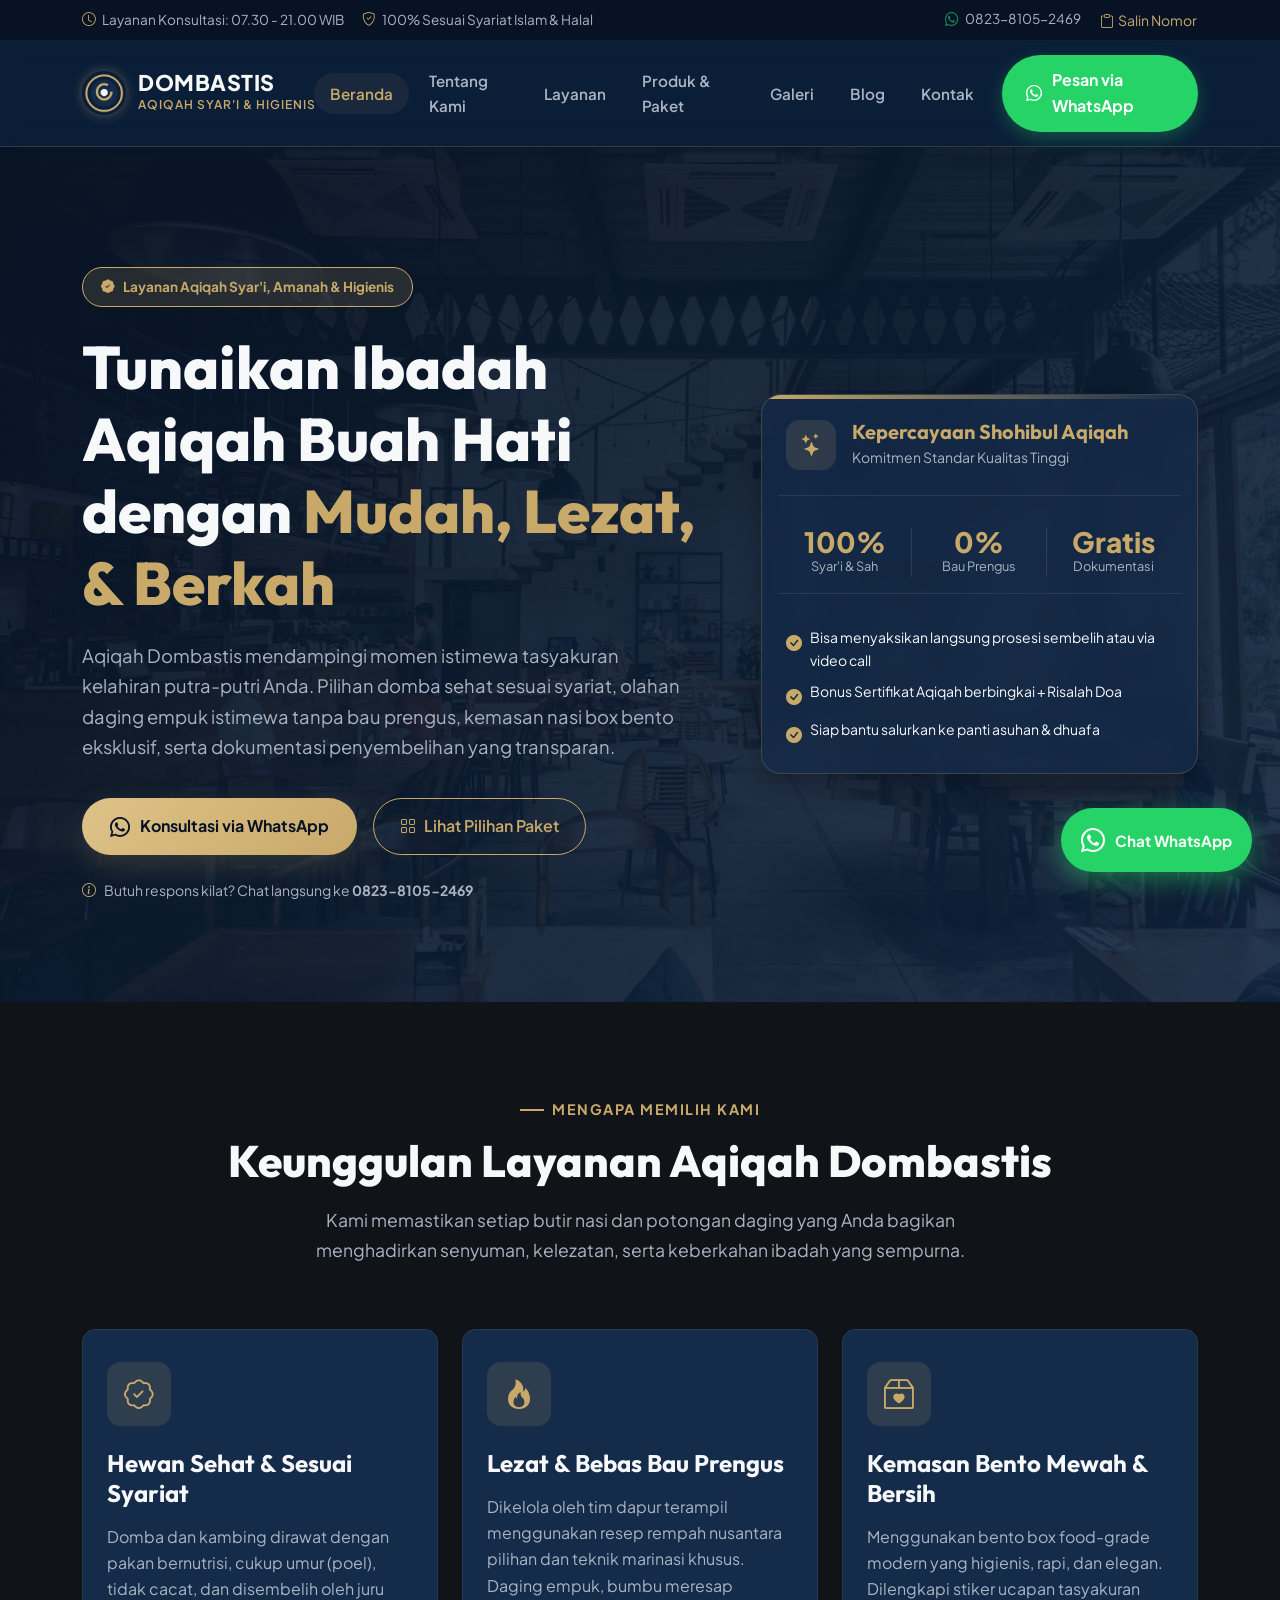
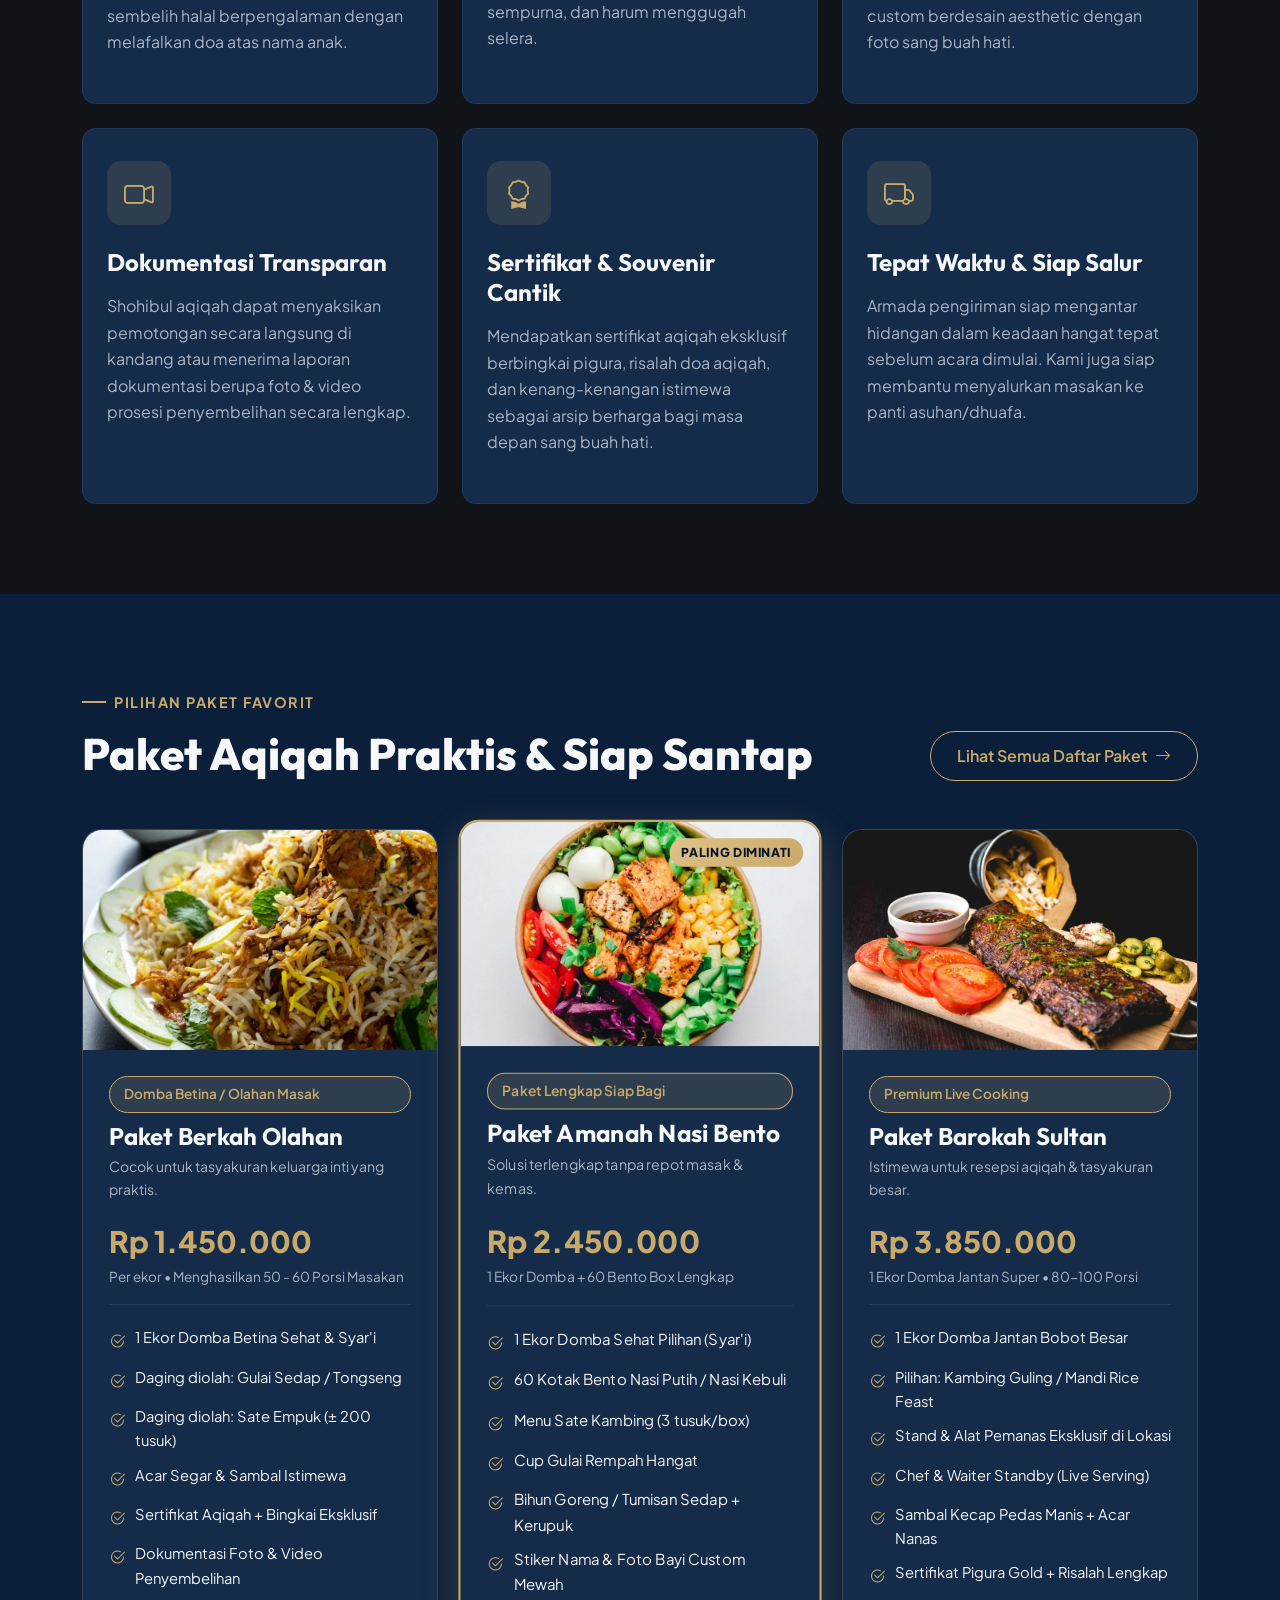
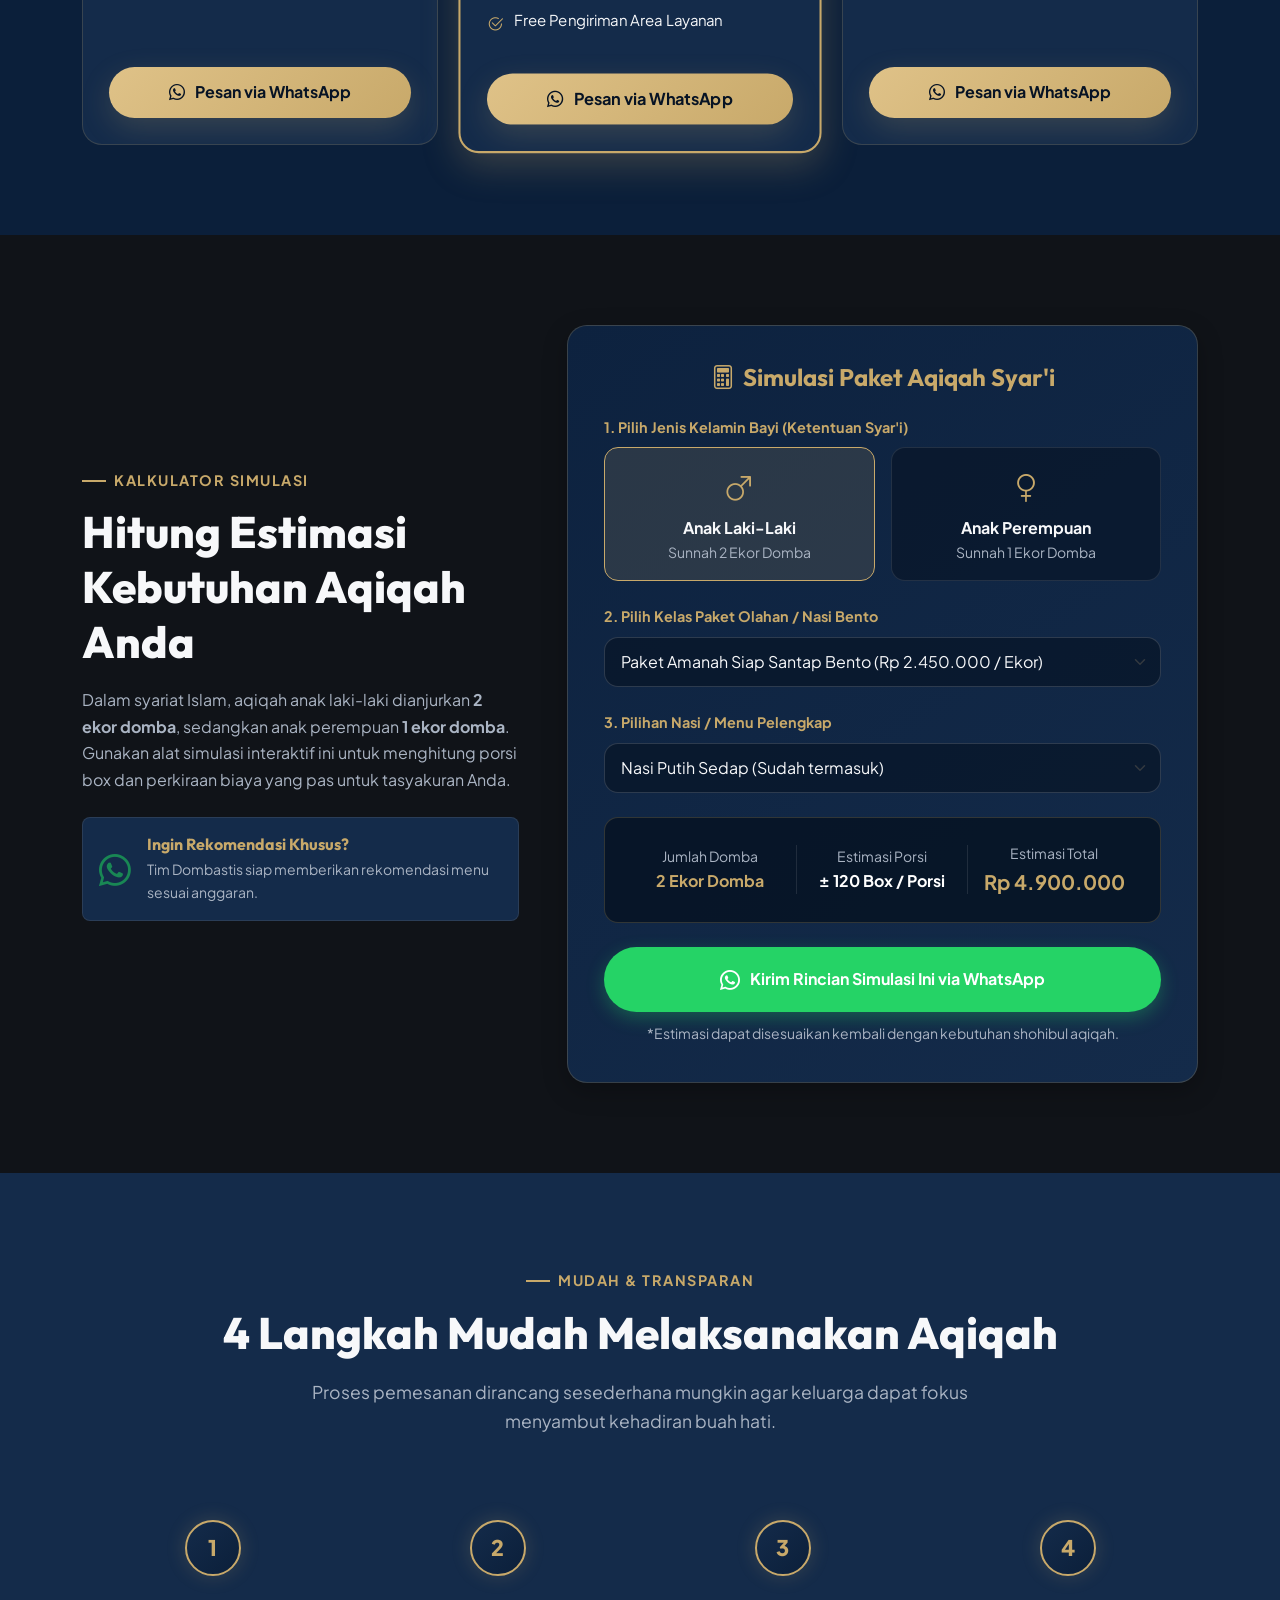
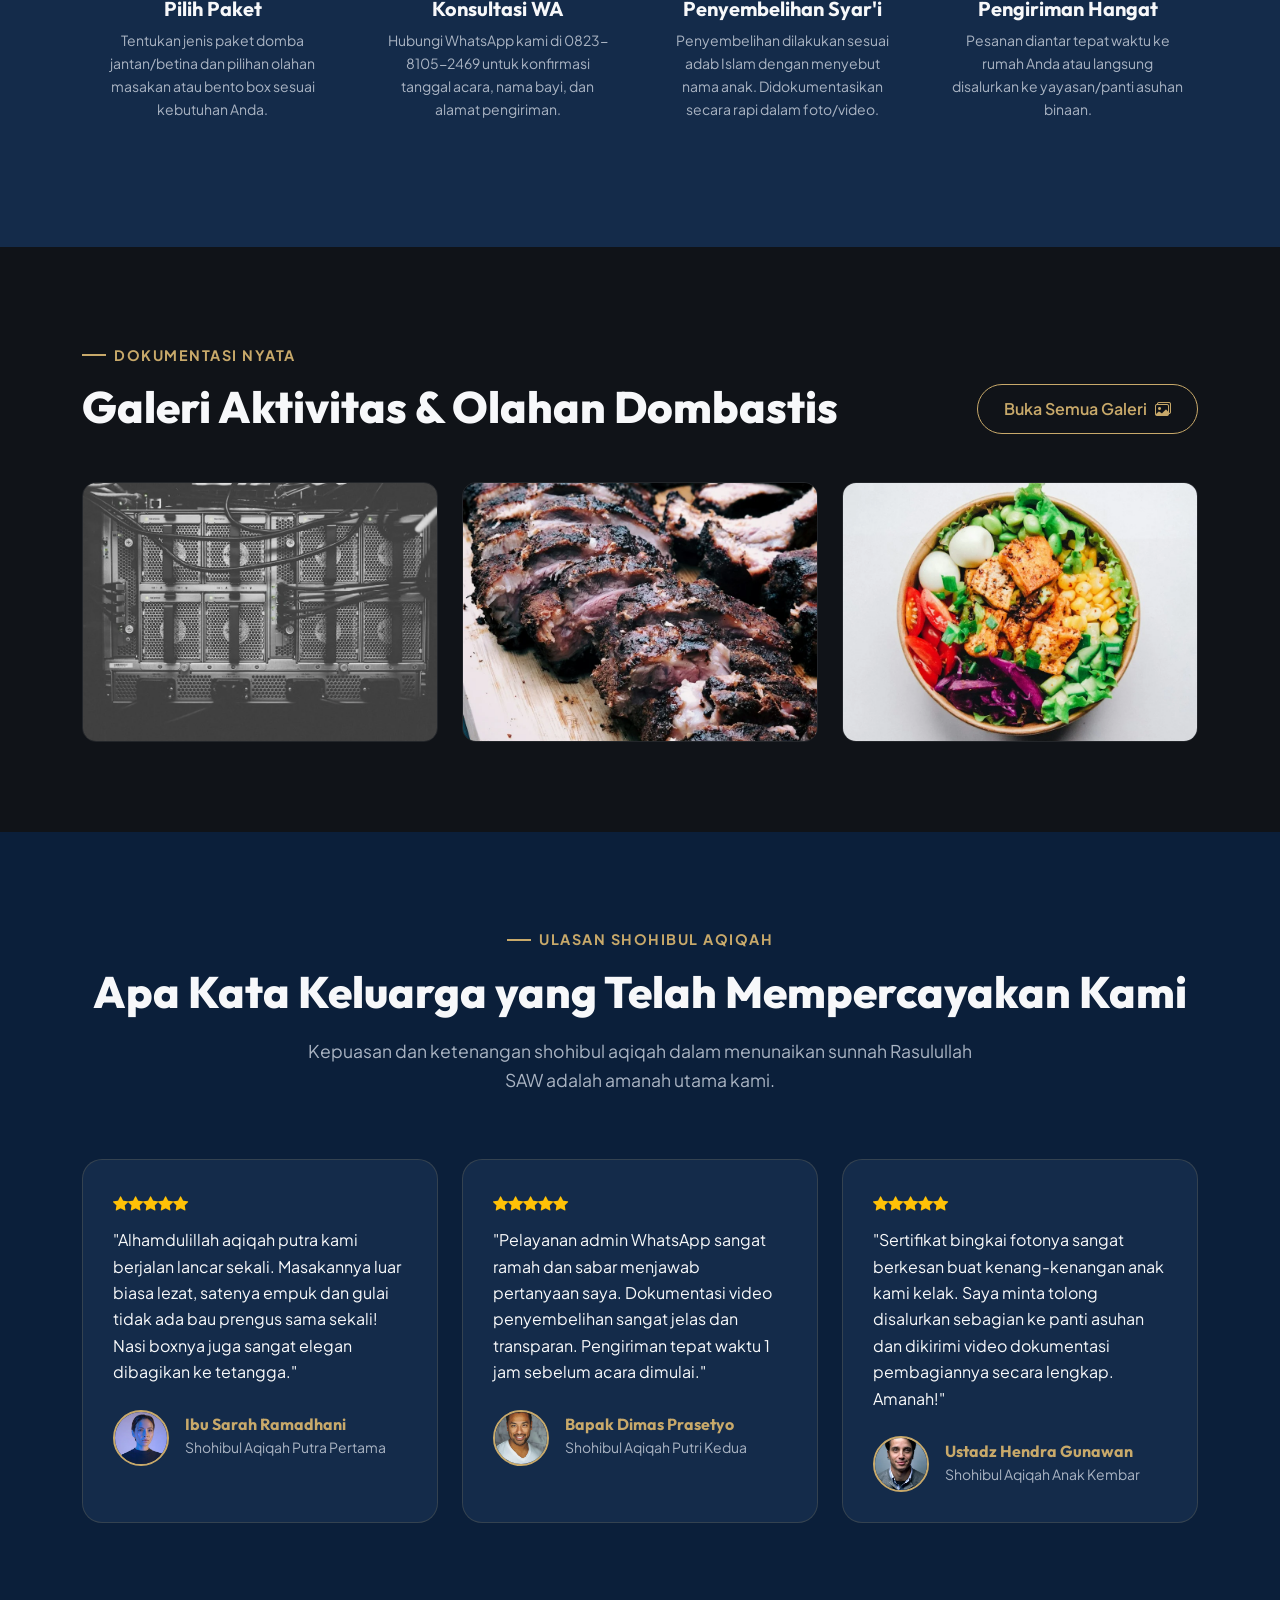
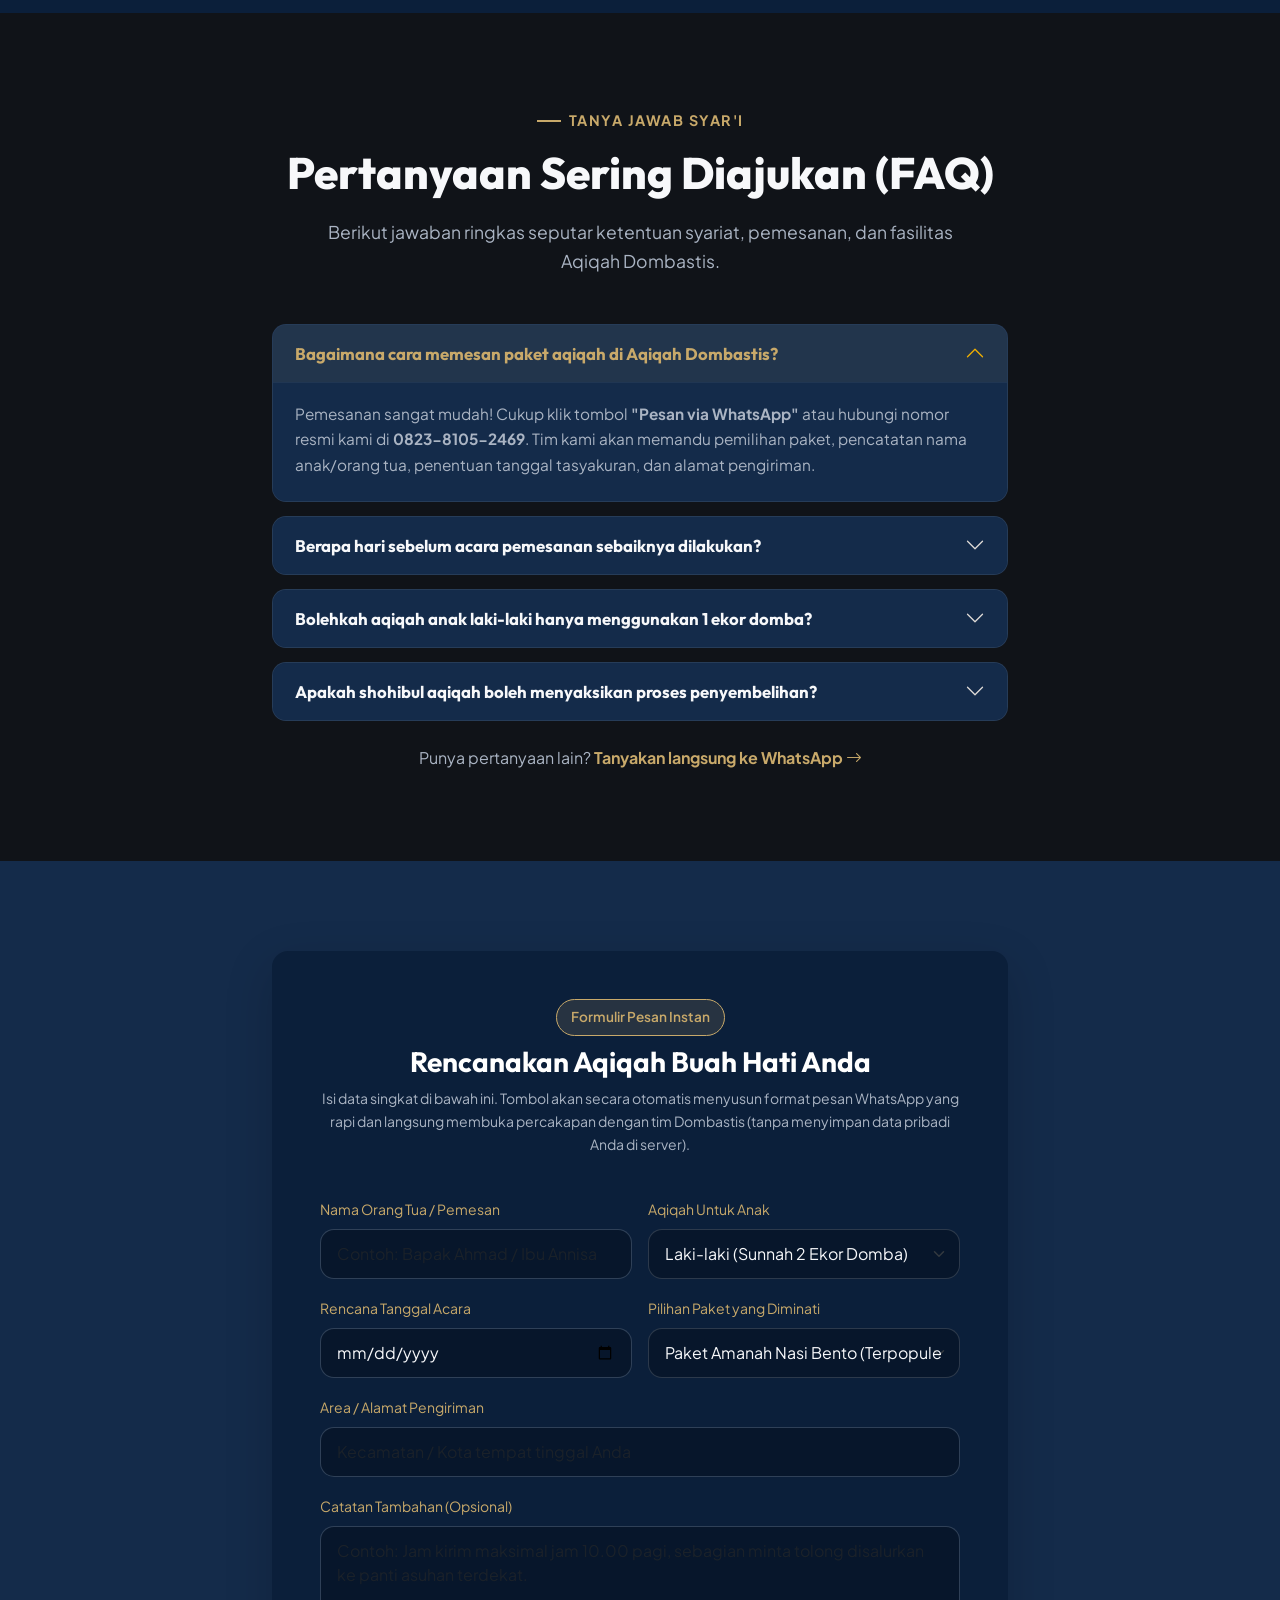
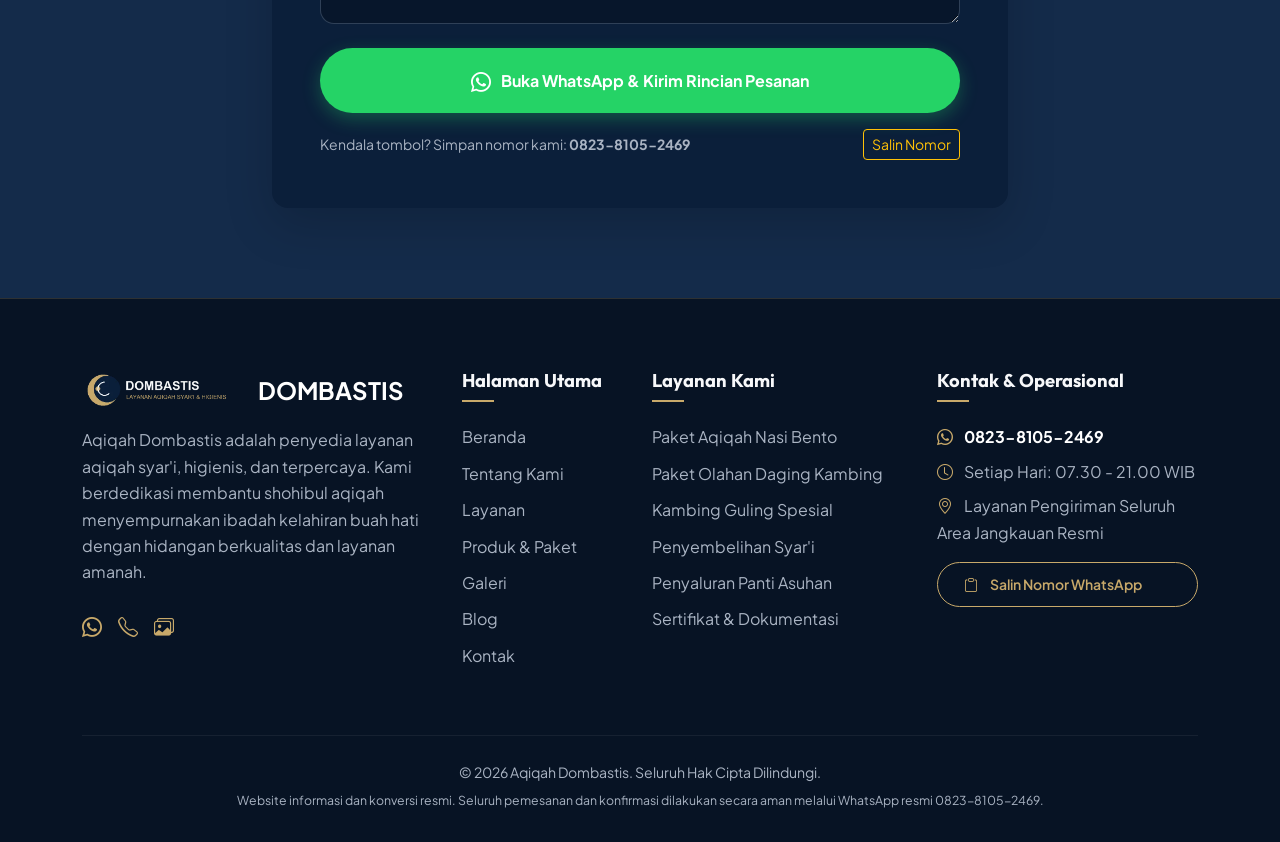
==== index.html @ cba1b945 "feat: website Aqiqah Dombastis multi-page, WebP assets, PRD compliance" ====
<!DOCTYPE html>
<html lang="id">
<head>
  <meta charset="UTF-8">
  <meta name="viewport" content="width=device-width, initial-scale=1.0">
  <title>Aqiqah Dombastis | Layanan Aqiqah Syar'i, Praktis, & Higienis</title>
  <meta name="description" content="Layanan aqiqah syar'i terpercaya Aqiqah Dombastis. Domba sehat cukup umur, masakan lezat tanpa prengus, paket bento mewah, pengiriman tepat waktu & dokumentasi lengkap.">
  <meta name="keywords" content="aqiqah dombastis, paket aqiqah, jasa aqiqah, kambing aqiqah, domba aqiqah, aqiqah syari, nasi box kebuli aqiqah">
  <meta name="author" content="Aqiqah Dombastis">
  <link rel="canonical" href="https://aqiqahdombastis.com/index.html">

  <!-- Open Graph / Facebook / WhatsApp -->
  <meta property="og:type" content="website">
  <meta property="og:url" content="https://aqiqahdombastis.com/index.html">
  <meta property="og:title" content="Aqiqah Dombastis | Layanan Aqiqah Syar'i & Terpercaya">
  <meta property="og:description" content="Tunaikan ibadah aqiqah buah hati dengan tenang. Hewan sehat sesuai syariat, hidangan istimewa bebas prengus, dan gratis pengiriman.">
  <meta property="og:image" content="assets/img/og-image.webp">

  <!-- Favicon -->
  <link rel="icon" type="image/webp" href="assets/img/favicon.webp">
  <link rel="shortcut icon" href="favicon.ico">

  <!-- Google Fonts -->
  <link rel="preconnect" href="https://fonts.googleapis.com">
  <link rel="preconnect" href="https://fonts.gstatic.com" crossorigin>
  <link href="https://fonts.googleapis.com/css2?family=Outfit:wght@400;600;700;800&family=Plus+Jakarta+Sans:wght@400;500;600;700&display=swap" rel="stylesheet">

  <!-- Bootstrap 5 & Icons -->
  <link href="https://cdn.jsdelivr.net/npm/bootstrap@5.3.3/dist/css/bootstrap.min.css" rel="stylesheet">
  <link rel="stylesheet" href="https://cdn.jsdelivr.net/npm/bootstrap-icons@1.11.3/font/bootstrap-icons.min.css">

  <!-- Custom CSS -->
  <link rel="stylesheet" href="assets/css/style.css">

  <!-- Schema.org JSON-LD -->
  <script type="application/ld+json">
  {
    "@context": "https://schema.org",
    "@type": "LocalBusiness",
    "name": "Aqiqah Dombastis",
    "image": "https://aqiqahdombastis.com/assets/img/logo-dombastis.webp",
    "telephone": "+6282381052469",
    "url": "https://aqiqahdombastis.com",
    "priceRange": "$$",
    "description": "Layanan penyedia domba dan catering aqiqah syar'i, higienis, lezat tanpa bau prengus dengan pengiriman tepat waktu.",
    "areaServed": "Indonesia",
    "openingHoursSpecification": {
      "@type": "OpeningHoursSpecification",
      "dayOfWeek": [
        "Monday", "Tuesday", "Wednesday", "Thursday", "Friday", "Saturday", "Sunday"
      ],
      "opens": "07:30",
      "closes": "21:00"
    }
  }
  </script>
</head>
<body>

  <!-- Top Notification Bar -->
  <div class="header-top d-none d-md-block">
    <div class="container d-flex justify-content-between align-items-center">
      <div>
        <span class="me-3"><i class="bi bi-clock text-gold me-1"></i> Layanan Konsultasi: 07.30 - 21.00 WIB</span>
        <span><i class="bi bi-shield-check text-gold me-1"></i> 100% Sesuai Syariat Islam & Halal</span>
      </div>
      <div>
        <a href="https://wa.me/6282381052469" target="_blank" rel="noopener" class="text-secondary-custom me-3 hover-gold">
          <i class="bi bi-whatsapp text-success me-1"></i> 0823-8105-2469
        </a>
        <button class="btn btn-sm btn-link text-gold p-0 text-decoration-none btn-copy-phone" title="Salin nomor WhatsApp">
          <i class="bi bi-clipboard me-1"></i>Salin Nomor
        </button>
      </div>
    </div>
  </div>

  <!-- Main Navigation Bar -->
  <nav class="navbar navbar-expand-lg navbar-custom sticky-top" id="mainNavbar">
    <div class="container">
      <a class="navbar-brand navbar-brand-wrapper" href="index.html">
        <img src="assets/img/favicon.webp" alt="Logo Aqiqah Dombastis" style="width: 44px; height: 44px; border-radius: 50%; box-shadow: 0 0 12px rgba(200, 169, 106, 0.4);">
        <div>
          <div class="brand-text-title">DOMBASTIS</div>
          <div class="brand-text-tagline">Aqiqah Syar'i & Higienis</div>
        </div>
      </a>
      <button class="navbar-toggler" type="button" data-bs-toggle="collapse" data-bs-target="#navMenu" aria-controls="navMenu" aria-expanded="false" aria-label="Toggle navigation">
        <i class="bi bi-list fs-2"></i>
      </button>
      <div class="collapse navbar-collapse" id="navMenu">
        <ul class="navbar-nav ms-auto mb-2 mb-lg-0 align-items-lg-center gap-1">
          <li class="nav-item">
            <a class="nav-link active" aria-current="page" href="index.html">Beranda</a>
          </li>
          <li class="nav-item">
            <a class="nav-link" href="tentang.html">Tentang Kami</a>
          </li>
          <li class="nav-item">
            <a class="nav-link" href="layanan.html">Layanan</a>
          </li>
          <li class="nav-item">
            <a class="nav-link" href="produk.html">Produk & Paket</a>
          </li>
          <li class="nav-item">
            <a class="nav-link" href="galeri.html">Galeri</a>
          </li>
          <li class="nav-item">
            <a class="nav-link" href="blog.html">Blog</a>
          </li>
          <li class="nav-item">
            <a class="nav-link" href="kontak.html">Kontak</a>
          </li>
          <li class="nav-item ms-lg-2 mt-3 mt-lg-0">
            <a href="https://wa.me/6282381052469?text=Halo%20Aqiqah%20Dombastis,%20saya%20ingin%20konsultasi%20paket%20aqiqah." target="_blank" rel="noopener" class="btn-whatsapp btn-sm">
              <i class="bi bi-whatsapp"></i> Pesan via WhatsApp
            </a>
          </li>
        </ul>
      </div>
    </div>
  </nav>

  <!-- Hero Section -->
  <header class="hero-section">
    <div class="container">
      <div class="row align-items-center g-5">
        <div class="col-lg-7">
          <div class="hero-badge">
            <i class="bi bi-patch-check-fill"></i> Layanan Aqiqah Syar'i, Amanah & Higienis
          </div>
          <h1 class="hero-title">
            Tunaikan Ibadah Aqiqah Buah Hati dengan <span class="text-gold">Mudah, Lezat, & Berkah</span>
          </h1>
          <p class="hero-description">
            Aqiqah Dombastis mendampingi momen istimewa tasyakuran kelahiran putra-putri Anda. Pilihan domba sehat sesuai syariat, olahan daging empuk istimewa tanpa bau prengus, kemasan nasi box bento eksklusif, serta dokumentasi penyembelihan yang transparan.
          </p>
          <div class="d-flex flex-wrap gap-3 mb-4">
            <a href="https://wa.me/6282381052469?text=Halo%20Aqiqah%20Dombastis,%20saya%20ingin%20konsultasi%20pemesanan%20paket%20aqiqah." target="_blank" rel="noopener" class="btn-gold">
              <i class="bi bi-whatsapp fs-5"></i> Konsultasi via WhatsApp
            </a>
            <a href="produk.html" class="btn-gold-outline">
              <i class="bi bi-grid"></i> Lihat Pilihan Paket
            </a>
          </div>
          <div class="d-flex align-items-center gap-2 text-secondary-custom small">
            <i class="bi bi-info-circle text-gold"></i>
            <span>Butuh respons kilat? Chat langsung ke <strong>0823-8105-2469</strong></span>
          </div>
        </div>

        <div class="col-lg-5">
          <div class="hero-card-glass">
            <div class="d-flex align-items-center gap-3 mb-4">
              <div class="feature-icon-box mb-0" style="width: 50px; height: 50px; font-size: 1.4rem;">
                <i class="bi bi-stars"></i>
              </div>
              <div>
                <h5 class="mb-0 text-gold">Kepercayaan Shohibul Aqiqah</h5>
                <small class="text-secondary-custom">Komitmen Standar Kualitas Tinggi</small>
              </div>
            </div>

            <div class="row g-3 py-3 border-top border-bottom border-secondary border-opacity-25 my-2">
              <div class="col-4 hero-stats-item text-center">
                <div class="hero-stats-num">100%</div>
                <div class="hero-stats-label">Syar'i & Sah</div>
              </div>
              <div class="col-4 hero-stats-item text-center">
                <div class="hero-stats-num">0%</div>
                <div class="hero-stats-label">Bau Prengus</div>
              </div>
              <div class="col-4 hero-stats-item text-center">
                <div class="hero-stats-num">Gratis</div>
                <div class="hero-stats-label">Dokumentasi</div>
              </div>
            </div>

            <div class="mt-4 pt-2">
              <div class="d-flex align-items-start gap-2 mb-2">
                <i class="bi bi-check-circle-fill text-gold mt-1"></i>
                <span class="small">Bisa menyaksikan langsung prosesi sembelih atau via video call</span>
              </div>
              <div class="d-flex align-items-start gap-2 mb-2">
                <i class="bi bi-check-circle-fill text-gold mt-1"></i>
                <span class="small">Bonus Sertifikat Aqiqah berbingkai + Risalah Doa</span>
              </div>
              <div class="d-flex align-items-start gap-2">
                <i class="bi bi-check-circle-fill text-gold mt-1"></i>
                <span class="small">Siap bantu salurkan ke panti asuhan & dhuafa</span>
              </div>
            </div>
          </div>
        </div>
      </div>
    </div>
  </header>

  <!-- Keunggulan Section -->
  <section class="section-padding bg-charcoal" id="keunggulan">
    <div class="container">
      <div class="text-center">
        <div class="section-tag">Mengapa Memilih Kami</div>
        <h2 class="section-title">Keunggulan Layanan Aqiqah Dombastis</h2>
        <p class="section-subtitle">
          Kami memastikan setiap butir nasi dan potongan daging yang Anda bagikan menghadirkan senyuman, kelezatan, serta keberkahan ibadah yang sempurna.
        </p>
      </div>

      <div class="row g-4 mt-2">
        <div class="col-md-6 col-lg-4">
          <div class="feature-card">
            <div class="feature-icon-box">
              <i class="bi bi-patch-check"></i>
            </div>
            <h4 class="mb-3">Hewan Sehat & Sesuai Syariat</h4>
            <p class="text-secondary-custom">
              Domba dan kambing dirawat dengan pakan bernutrisi, cukup umur (poel), tidak cacat, dan disembelih oleh juru sembelih halal berpengalaman dengan melafalkan doa atas nama anak.
            </p>
          </div>
        </div>

        <div class="col-md-6 col-lg-4">
          <div class="feature-card">
            <div class="feature-icon-box">
              <i class="bi bi-fire"></i>
            </div>
            <h4 class="mb-3">Lezat & Bebas Bau Prengus</h4>
            <p class="text-secondary-custom">
              Dikelola oleh tim dapur terampil menggunakan resep rempah nusantara pilihan dan teknik marinasi khusus. Daging empuk, bumbu meresap sempurna, dan harum menggugah selera.
            </p>
          </div>
        </div>

        <div class="col-md-6 col-lg-4">
          <div class="feature-card">
            <div class="feature-icon-box">
              <i class="bi bi-box2-heart"></i>
            </div>
            <h4 class="mb-3">Kemasan Bento Mewah & Bersih</h4>
            <p class="text-secondary-custom">
              Menggunakan bento box food-grade modern yang higienis, rapi, dan elegan. Dilengkapi stiker ucapan tasyakuran custom berdesain aesthetic dengan foto sang buah hati.
            </p>
          </div>
        </div>

        <div class="col-md-6 col-lg-4">
          <div class="feature-card">
            <div class="feature-icon-box">
              <i class="bi bi-camera-video"></i>
            </div>
            <h4 class="mb-3">Dokumentasi Transparan</h4>
            <p class="text-secondary-custom">
              Shohibul aqiqah dapat menyaksikan pemotongan secara langsung di kandang atau menerima laporan dokumentasi berupa foto & video prosesi penyembelihan secara lengkap.
            </p>
          </div>
        </div>

        <div class="col-md-6 col-lg-4">
          <div class="feature-card">
            <div class="feature-icon-box">
              <i class="bi bi-award"></i>
            </div>
            <h4 class="mb-3">Sertifikat & Souvenir Cantik</h4>
            <p class="text-secondary-custom">
              Mendapatkan sertifikat aqiqah eksklusif berbingkai pigura, risalah doa aqiqah, dan kenang-kenangan istimewa sebagai arsip berharga bagi masa depan sang buah hati.
            </p>
          </div>
        </div>

        <div class="col-md-6 col-lg-4">
          <div class="feature-card">
            <div class="feature-icon-box">
              <i class="bi bi-truck"></i>
            </div>
            <h4 class="mb-3">Tepat Waktu & Siap Salur</h4>
            <p class="text-secondary-custom">
              Armada pengiriman siap mengantar hidangan dalam keadaan hangat tepat sebelum acara dimulai. Kami juga siap membantu menyalurkan masakan ke panti asuhan/dhuafa.
            </p>
          </div>
        </div>
      </div>
    </div>
  </section>

  <!-- Pilihan Paket Populer -->
  <section class="section-padding bg-navy-deep" id="paket-populer">
    <div class="container">
      <div class="d-flex flex-column flex-md-row justify-content-between align-items-md-end mb-5">
        <div>
          <div class="section-tag">Pilihan Paket Favorit</div>
          <h2 class="section-title mb-0">Paket Aqiqah Praktis & Siap Santap</h2>
        </div>
        <div class="mt-3 mt-md-0">
          <a href="produk.html" class="btn-gold-outline">
            Lihat Semua Daftar Paket <i class="bi bi-arrow-right"></i>
          </a>
        </div>
      </div>

      <div class="row g-4">
        <!-- Paket 1 -->
        <div class="col-lg-4 col-md-6">
          <div class="package-card">
            <div class="package-img-wrap">
              <img src="assets/img/olahan-gulai.webp" alt="Paket Aqiqah Berkah Dombastis">
            </div>
            <div class="package-content">
              <span class="badge-gold mb-2">Domba Betina / Olahan Masak</span>
              <h4 class="mb-1">Paket Berkah Olahan</h4>
              <p class="text-secondary-custom small mb-0">Cocok untuk tasyakuran keluarga inti yang praktis.</p>
              
              <div class="package-price-wrap">
                <div class="package-price">Rp 1.450.000</div>
                <div class="package-portion">Per ekor • Menghasilkan 50 - 60 Porsi Masakan</div>
              </div>

              <ul class="package-features-list">
                <li><i class="bi bi-check2-circle"></i> 1 Ekor Domba Betina Sehat & Syar'i</li>
                <li><i class="bi bi-check2-circle"></i> Daging diolah: Gulai Sedap / Tongseng</li>
                <li><i class="bi bi-check2-circle"></i> Daging diolah: Sate Empuk (± 200 tusuk)</li>
                <li><i class="bi bi-check2-circle"></i> Acar Segar & Sambal Istimewa</li>
                <li><i class="bi bi-check2-circle"></i> Sertifikat Aqiqah + Bingkai Eksklusif</li>
                <li><i class="bi bi-check2-circle"></i> Dokumentasi Foto & Video Penyembelihan</li>
              </ul>

              <button class="btn-gold w-100 justify-content-center" data-package-name="Paket Berkah Olahan" data-package-price="Rp 1.450.000">
                <i class="bi bi-whatsapp"></i> Pesan via WhatsApp
              </button>
            </div>
          </div>
        </div>

        <!-- Paket 2 (Popular) -->
        <div class="col-lg-4 col-md-6">
          <div class="package-card popular">
            <div class="package-badge-popular">Paling Diminati</div>
            <div class="package-img-wrap">
              <img src="assets/img/paket-nasi-box.webp" alt="Paket Bento Nasi Kotak Aqiqah">
            </div>
            <div class="package-content">
              <span class="badge-gold mb-2">Paket Lengkap Siap Bagi</span>
              <h4 class="mb-1">Paket Amanah Nasi Bento</h4>
              <p class="text-secondary-custom small mb-0">Solusi terlengkap tanpa repot masak & kemas.</p>
              
              <div class="package-price-wrap">
                <div class="package-price">Rp 2.450.000</div>
                <div class="package-portion">1 Ekor Domba + 60 Bento Box Lengkap</div>
              </div>

              <ul class="package-features-list">
                <li><i class="bi bi-check2-circle"></i> 1 Ekor Domba Sehat Pilihan (Syar'i)</li>
                <li><i class="bi bi-check2-circle"></i> 60 Kotak Bento Nasi Putih / Nasi Kebuli</li>
                <li><i class="bi bi-check2-circle"></i> Menu Sate Kambing (3 tusuk/box)</li>
                <li><i class="bi bi-check2-circle"></i> Cup Gulai Rempah Hangat</li>
                <li><i class="bi bi-check2-circle"></i> Bihun Goreng / Tumisan Sedap + Kerupuk</li>
                <li><i class="bi bi-check2-circle"></i> Stiker Nama & Foto Bayi Custom Mewah</li>
                <li><i class="bi bi-check2-circle"></i> Free Pengiriman Area Layanan</li>
              </ul>

              <button class="btn-gold w-100 justify-content-center" data-package-name="Paket Amanah Nasi Bento" data-package-price="Rp 2.450.000">
                <i class="bi bi-whatsapp"></i> Pesan via WhatsApp
              </button>
            </div>
          </div>
        </div>

        <!-- Paket 3 -->
        <div class="col-lg-4 col-md-6">
          <div class="package-card">
            <div class="package-img-wrap">
              <img src="assets/img/paket-kambing-guling.webp" alt="Paket Sultan Kambing Guling Dombastis">
            </div>
            <div class="package-content">
              <span class="badge-gold mb-2">Premium Live Cooking</span>
              <h4 class="mb-1">Paket Barokah Sultan</h4>
              <p class="text-secondary-custom small mb-0">Istimewa untuk resepsi aqiqah & tasyakuran besar.</p>
              
              <div class="package-price-wrap">
                <div class="package-price">Rp 3.850.000</div>
                <div class="package-portion">1 Ekor Domba Jantan Super • 80-100 Porsi</div>
              </div>

              <ul class="package-features-list">
                <li><i class="bi bi-check2-circle"></i> 1 Ekor Domba Jantan Bobot Besar</li>
                <li><i class="bi bi-check2-circle"></i> Pilihan: Kambing Guling / Mandi Rice Feast</li>
                <li><i class="bi bi-check2-circle"></i> Stand & Alat Pemanas Eksklusif di Lokasi</li>
                <li><i class="bi bi-check2-circle"></i> Chef & Waiter Standby (Live Serving)</li>
                <li><i class="bi bi-check2-circle"></i> Sambal Kecap Pedas Manis + Acar Nanas</li>
                <li><i class="bi bi-check2-circle"></i> Sertifikat Pigura Gold + Risalah Lengkap</li>
              </ul>

              <button class="btn-gold w-100 justify-content-center" data-package-name="Paket Barokah Sultan" data-package-price="Rp 3.850.000">
                <i class="bi bi-whatsapp"></i> Pesan via WhatsApp
              </button>
            </div>
          </div>
        </div>
      </div>
    </div>
  </section>

  <!-- Interactive Aqiqah Calculator Section -->
  <section class="section-padding bg-charcoal" id="kalkulator">
    <div class="container">
      <div class="row align-items-center g-5">
        <div class="col-lg-5">
          <div class="section-tag">Kalkulator Simulasi</div>
          <h2 class="section-title">Hitung Estimasi Kebutuhan Aqiqah Anda</h2>
          <p class="text-secondary-custom mb-4">
            Dalam syariat Islam, aqiqah anak laki-laki dianjurkan <strong>2 ekor domba</strong>, sedangkan anak perempuan <strong>1 ekor domba</strong>. Gunakan alat simulasi interaktif ini untuk menghitung porsi box dan perkiraan biaya yang pas untuk tasyakuran Anda.
          </p>
          <div class="p-3 bg-navy-secondary rounded-3 border border-secondary border-opacity-25 mb-4">
            <div class="d-flex align-items-center gap-3">
              <i class="bi bi-whatsapp text-success fs-2"></i>
              <div>
                <h6 class="mb-1 text-gold">Ingin Rekomendasi Khusus?</h6>
                <p class="small text-secondary-custom mb-0">Tim Dombastis siap memberikan rekomendasi menu sesuai anggaran.</p>
              </div>
            </div>
          </div>
        </div>

        <div class="col-lg-7">
          <div class="calculator-card">
            <h4 class="mb-4 text-center text-gold"><i class="bi bi-calculator me-2"></i>Simulasi Paket Aqiqah Syar'i</h4>

            <!-- Step 1: Jenis Kelamin Bayi -->
            <div class="mb-4">
              <label class="calc-step-label">1. Pilih Jenis Kelamin Bayi (Ketentuan Syar'i)</label>
              <div class="row g-3">
                <div class="col-6">
                  <label class="w-100">
                    <input type="radio" name="calcGender" value="laki" class="d-none" checked>
                    <div class="calc-option-box active" id="boxOptLaki">
                      <i class="bi bi-gender-male fs-3 text-gold d-block mb-1"></i>
                      <strong>Anak Laki-Laki</strong>
                      <div class="small text-secondary-custom">Sunnah 2 Ekor Domba</div>
                    </div>
                  </label>
                </div>
                <div class="col-6">
                  <label class="w-100">
                    <input type="radio" name="calcGender" value="perempuan" class="d-none">
                    <div class="calc-option-box" id="boxOptPerempuan">
                      <i class="bi bi-gender-female fs-3 text-gold d-block mb-1"></i>
                      <strong>Anak Perempuan</strong>
                      <div class="small text-secondary-custom">Sunnah 1 Ekor Domba</div>
                    </div>
                  </label>
                </div>
              </div>
            </div>

            <!-- Step 2: Tingkat Paket -->
            <div class="mb-4">
              <label class="calc-step-label">2. Pilih Kelas Paket Olahan / Nasi Bento</label>
              <select id="calcPackage" class="form-select form-select-custom">
                <option value="Paket Berkah Hemat" data-price="1450000" data-portion="50">Paket Berkah Olahan Gulai & Sate (Rp 1.450.000 / Ekor)</option>
                <option value="Paket Ridho Standard" data-price="1850000" data-portion="60">Paket Ridho Standard (Rp 1.850.000 / Ekor)</option>
                <option value="Paket Amanah Nasi Bento" data-price="2450000" data-portion="60" selected>Paket Amanah Siap Santap Bento (Rp 2.450.000 / Ekor)</option>
                <option value="Paket Barokah Sultan" data-price="3850000" data-portion="85">Paket Barokah Sultan Spesial (Rp 3.850.000 / Ekor)</option>
              </select>
            </div>

            <!-- Step 3: Pilihan Nasi -->
            <div class="mb-4">
              <label class="calc-step-label">3. Pilihan Nasi / Menu Pelengkap</label>
              <select id="calcRice" class="form-select form-select-custom">
                <option value="nasi-putih" data-extra="0" selected>Nasi Putih Sedap (Sudah termasuk)</option>
                <option value="nasi-kebuli" data-extra="5000">Upgrade Nasi Kebuli Rempah Timur Tengah (+Rp 5.000/box)</option>
                <option value="nasi-mandi" data-extra="6000">Upgrade Nasi Mandi Kismis Gurih (+Rp 6.000/box)</option>
              </select>
            </div>

            <!-- Output Box -->
            <div class="calc-summary-box mb-4">
              <div class="row text-center g-2 align-items-center">
                <div class="col-4 border-end border-secondary border-opacity-25">
                  <span class="text-secondary-custom small d-block">Jumlah Domba</span>
                  <strong class="text-gold" id="calcSheepCount">2 Ekor Domba</strong>
                </div>
                <div class="col-4 border-end border-secondary border-opacity-25">
                  <span class="text-secondary-custom small d-block">Estimasi Porsi</span>
                  <strong class="text-white" id="calcPortionCount">± 120 Box / Porsi</strong>
                </div>
                <div class="col-4">
                  <span class="text-secondary-custom small d-block">Estimasi Total</span>
                  <div class="fs-5 fw-bold text-gold" id="calcTotalEstimate">Rp 4.900.000</div>
                </div>
              </div>
            </div>

            <button type="button" id="btnCalcWhatsApp" class="btn-whatsapp w-100 justify-content-center py-3">
              <i class="bi bi-whatsapp fs-5"></i> Kirim Rincian Simulasi Ini via WhatsApp
            </button>
            <div class="text-center mt-2">
              <small class="text-secondary-custom">*Estimasi dapat disesuaikan kembali dengan kebutuhan shohibul aqiqah.</small>
            </div>
          </div>
        </div>
      </div>
    </div>
  </section>

  <!-- Alur Pemesanan 4 Langkah -->
  <section class="section-padding bg-navy-secondary">
    <div class="container">
      <div class="text-center">
        <div class="section-tag">Mudah & Transparan</div>
        <h2 class="section-title">4 Langkah Mudah Melaksanakan Aqiqah</h2>
        <p class="section-subtitle">
          Proses pemesanan dirancang sesederhana mungkin agar keluarga dapat fokus menyambut kehadiran buah hati.
        </p>
      </div>

      <div class="row g-4 mt-2">
        <div class="col-md-6 col-lg-3">
          <div class="process-step">
            <div class="process-number">1</div>
            <h5 class="mb-2">Pilih Paket</h5>
            <p class="text-secondary-custom small">
              Tentukan jenis paket domba jantan/betina dan pilihan olahan masakan atau bento box sesuai kebutuhan Anda.
            </p>
          </div>
        </div>

        <div class="col-md-6 col-lg-3">
          <div class="process-step">
            <div class="process-number">2</div>
            <h5 class="mb-2">Konsultasi WA</h5>
            <p class="text-secondary-custom small">
              Hubungi WhatsApp kami di 0823-8105-2469 untuk konfirmasi tanggal acara, nama bayi, dan alamat pengiriman.
            </p>
          </div>
        </div>

        <div class="col-md-6 col-lg-3">
          <div class="process-step">
            <div class="process-number">3</div>
            <h5 class="mb-2">Penyembelihan Syar'i</h5>
            <p class="text-secondary-custom small">
              Penyembelihan dilakukan sesuai adab Islam dengan menyebut nama anak. Didokumentasikan secara rapi dalam foto/video.
            </p>
          </div>
        </div>

        <div class="col-md-6 col-lg-3">
          <div class="process-step">
            <div class="process-number">4</div>
            <h5 class="mb-2">Pengiriman Hangat</h5>
            <p class="text-secondary-custom small">
              Pesanan diantar tepat waktu ke rumah Anda atau langsung disalurkan ke yayasan/panti asuhan binaan.
            </p>
          </div>
        </div>
      </div>
    </div>
  </section>

  <!-- Galeri Cuplikan (Semua format WebP) -->
  <section class="section-padding bg-charcoal" id="galeri-preview">
    <div class="container">
      <div class="d-flex flex-column flex-md-row justify-content-between align-items-md-end mb-5">
        <div>
          <div class="section-tag">Dokumentasi Nyata</div>
          <h2 class="section-title mb-0">Galeri Aktivitas & Olahan Dombastis</h2>
        </div>
        <div class="mt-3 mt-md-0">
          <a href="galeri.html" class="btn-gold-outline">
            Buka Semua Galeri <i class="bi bi-images"></i>
          </a>
        </div>
      </div>

      <div class="row g-4">
        <div class="col-md-6 col-lg-4">
          <div class="gallery-item" data-img="assets/img/domba-aqiqah-jantan.webp" data-title="Domba Jantan Sehat Cukup Umur" data-desc="Koleksi domba jantan pilihan dengan postur gagah dan terawat baik.">
            <img src="assets/img/domba-aqiqah-jantan.webp" alt="Domba Jantan Aqiqah Dombastis" loading="lazy">
            <div class="gallery-overlay">
              <span class="badge-gold align-self-start mb-2">Hewan Syar'i</span>
              <h5 class="text-white mb-1">Domba Jantan Sehat</h5>
              <p class="text-secondary-custom small mb-0">Klik untuk melihat detail foto</p>
            </div>
          </div>
        </div>

        <div class="col-md-6 col-lg-4">
          <div class="gallery-item" data-img="assets/img/olahan-sate-kambing.webp" data-title="Sate Daging Domba Empuk" data-desc="Dipanggang sempurna dengan bumbu kecap kacang khas nusantara tanpa bau prengus.">
            <img src="assets/img/olahan-sate-kambing.webp" alt="Sate Daging Kambing Dombastis" loading="lazy">
            <div class="gallery-overlay">
              <span class="badge-gold align-self-start mb-2">Olahan Dapur</span>
              <h5 class="text-white mb-1">Sate Empuk Khas Nusantara</h5>
              <p class="text-secondary-custom small mb-0">Bumbu meresap & empuk</p>
            </div>
          </div>
        </div>

        <div class="col-md-6 col-lg-4">
          <div class="gallery-item" data-img="assets/img/paket-nasi-box.webp" data-title="Nasi Bento Box Mewah" data-desc="Higienis, rapi, dan siap dibagikan ke kerabat maupun tetangga.">
            <img src="assets/img/paket-nasi-box.webp" alt="Paket Bento Nasi Kotak" loading="lazy">
            <div class="gallery-overlay">
              <span class="badge-gold align-self-start mb-2">Catering Bento</span>
              <h5 class="text-white mb-1">Kemasan Bento Higienis</h5>
              <p class="text-secondary-custom small mb-0">Lengkap dengan ucapan foto bayi</p>
            </div>
          </div>
        </div>
      </div>
    </div>
  </section>

  <!-- Testimoni Pelanggan -->
  <section class="section-padding bg-navy-deep">
    <div class="container">
      <div class="text-center">
        <div class="section-tag">Ulasan Shohibul Aqiqah</div>
        <h2 class="section-title">Apa Kata Keluarga yang Telah Mempercayakan Kami</h2>
        <p class="section-subtitle">
          Kepuasan dan ketenangan shohibul aqiqah dalam menunaikan sunnah Rasulullah SAW adalah amanah utama kami.
        </p>
      </div>

      <div class="row g-4 mt-2">
        <div class="col-lg-4 col-md-6">
          <div class="testimonial-card">
            <div class="testimonial-stars">
              <i class="bi bi-star-fill"></i><i class="bi bi-star-fill"></i><i class="bi bi-star-fill"></i><i class="bi bi-star-fill"></i><i class="bi bi-star-fill"></i>
            </div>
            <p class="text-light mb-4">
              "Alhamdulillah aqiqah putra kami berjalan lancar sekali. Masakannya luar biasa lezat, satenya empuk dan gulai tidak ada bau prengus sama sekali! Nasi boxnya juga sangat elegan dibagikan ke tetangga."
            </p>
            <div class="d-flex align-items-center gap-3">
              <img src="assets/img/testimoni-pelanggan-1.webp" alt="Foto Pelanggan Aqiqah" class="testimonial-avatar">
              <div>
                <h6 class="mb-0 text-gold">Ibu Sarah Ramadhani</h6>
                <small class="text-secondary-custom">Shohibul Aqiqah Putra Pertama</small>
              </div>
            </div>
          </div>
        </div>

        <div class="col-lg-4 col-md-6">
          <div class="testimonial-card">
            <div class="testimonial-stars">
              <i class="bi bi-star-fill"></i><i class="bi bi-star-fill"></i><i class="bi bi-star-fill"></i><i class="bi bi-star-fill"></i><i class="bi bi-star-fill"></i>
            </div>
            <p class="text-light mb-4">
              "Pelayanan admin WhatsApp sangat ramah dan sabar menjawab pertanyaan saya. Dokumentasi video penyembelihan sangat jelas dan transparan. Pengiriman tepat waktu 1 jam sebelum acara dimulai."
            </p>
            <div class="d-flex align-items-center gap-3">
              <img src="assets/img/testimoni-pelanggan-2.webp" alt="Foto Pelanggan Aqiqah" class="testimonial-avatar">
              <div>
                <h6 class="mb-0 text-gold">Bapak Dimas Prasetyo</h6>
                <small class="text-secondary-custom">Shohibul Aqiqah Putri Kedua</small>
              </div>
            </div>
          </div>
        </div>

        <div class="col-lg-4 col-md-6">
          <div class="testimonial-card">
            <div class="testimonial-stars">
              <i class="bi bi-star-fill"></i><i class="bi bi-star-fill"></i><i class="bi bi-star-fill"></i><i class="bi bi-star-fill"></i><i class="bi bi-star-fill"></i>
            </div>
            <p class="text-light mb-4">
              "Sertifikat bingkai fotonya sangat berkesan buat kenang-kenangan anak kami kelak. Saya minta tolong disalurkan sebagian ke panti asuhan dan dikirimi video dokumentasi pembagiannya secara lengkap. Amanah!"
            </p>
            <div class="d-flex align-items-center gap-3">
              <img src="assets/img/testimoni-pelanggan-3.webp" alt="Foto Pelanggan Aqiqah" class="testimonial-avatar">
              <div>
                <h6 class="mb-0 text-gold">Ustadz Hendra Gunawan</h6>
                <small class="text-secondary-custom">Shohibul Aqiqah Anak Kembar</small>
              </div>
            </div>
          </div>
        </div>
      </div>
    </div>
  </section>

  <!-- FAQ Section Singkat -->
  <section class="section-padding bg-charcoal" id="faq">
    <div class="container">
      <div class="row justify-content-center">
        <div class="col-lg-8">
          <div class="text-center mb-5">
            <div class="section-tag">Tanya Jawab Syar'i</div>
            <h2 class="section-title">Pertanyaan Sering Diajukan (FAQ)</h2>
            <p class="section-subtitle">
              Berikut jawaban ringkas seputar ketentuan syariat, pemesanan, dan fasilitas Aqiqah Dombastis.
            </p>
          </div>

          <div class="accordion custom-accordion" id="faqAccordion">
            <div class="accordion-item">
              <h2 class="accordion-header" id="headingOne">
                <button class="accordion-button" type="button" data-bs-toggle="collapse" data-bs-target="#collapseOne" aria-expanded="true" aria-controls="collapseOne">
                  Bagaimana cara memesan paket aqiqah di Aqiqah Dombastis?
                </button>
              </h2>
              <div id="collapseOne" class="accordion-collapse collapse show" aria-labelledby="headingOne" data-bs-parent="#faqAccordion">
                <div class="accordion-body">
                  Pemesanan sangat mudah! Cukup klik tombol <strong>"Pesan via WhatsApp"</strong> atau hubungi nomor resmi kami di <strong>0823-8105-2469</strong>. Tim kami akan memandu pemilihan paket, pencatatan nama anak/orang tua, penentuan tanggal tasyakuran, dan alamat pengiriman.
                </div>
              </div>
            </div>

            <div class="accordion-item">
              <h2 class="accordion-header" id="headingTwo">
                <button class="accordion-button collapsed" type="button" data-bs-toggle="collapse" data-bs-target="#collapseTwo" aria-expanded="false" aria-controls="collapseTwo">
                  Berapa hari sebelum acara pemesanan sebaiknya dilakukan?
                </button>
              </h2>
              <div id="collapseTwo" class="accordion-collapse collapse" aria-labelledby="headingTwo" data-bs-parent="#faqAccordion">
                <div class="accordion-body">
                  Kami menyarankan pemesanan dilakukan <strong>H-3 sampai H-7</strong> sebelum hari pelaksanaan agar kami dapat menyiapkan hewan terbaik dan jadwal dapur secara maksimal. Namun untuk pesanan mendesak (H-1), silakan langsung konfirmasi ke admin WhatsApp kami untuk ketersediaan slot.
                </div>
              </div>
            </div>

            <div class="accordion-item">
              <h2 class="accordion-header" id="headingThree">
                <button class="accordion-button collapsed" type="button" data-bs-toggle="collapse" data-bs-target="#collapseThree" aria-expanded="false" aria-controls="collapseThree">
                  Bolehkah aqiqah anak laki-laki hanya menggunakan 1 ekor domba?
                </button>
              </h2>
              <div id="collapseThree" class="accordion-collapse collapse" aria-labelledby="headingThree" data-bs-parent="#faqAccordion">
                <div class="accordion-body">
                  Berdasarkan sunnah Rasulullah SAW, afdholnya anak laki-laki adalah 2 ekor domba/kambing. Namun para ulama (termasuk Mazhab Syafi'i) berpendapat bahwa jika orang tua memiliki keterbatasan biaya, diperbolehkan menunaikan 1 ekor terlebih dahulu dan aqiqahnya tetap sah serta berpahala.
                </div>
              </div>
            </div>

            <div class="accordion-item">
              <h2 class="accordion-header" id="headingFour">
                <button class="accordion-button collapsed" type="button" data-bs-toggle="collapse" data-bs-target="#collapseFour" aria-expanded="false" aria-controls="collapseFour">
                  Apakah shohibul aqiqah boleh menyaksikan proses penyembelihan?
                </button>
              </h2>
              <div id="collapseFour" class="accordion-collapse collapse" aria-labelledby="headingFour" data-bs-parent="#faqAccordion">
                <div class="accordion-body">
                  Tentu sangat diperbolehkan! Anda dipersilakan datang langsung ke lokasi kandang pemotongan kami. Jika berhalangan hadir karena kesibukan, tim kami akan menyediakan layanan <strong>Live Video Call</strong> atau mengirimkan rekaman video & foto pemotongan lengkap dengan penyebutan nama anak.
                </div>
              </div>
            </div>
          </div>

          <div class="text-center mt-4">
            <span class="text-secondary-custom">Punya pertanyaan lain? </span>
            <a href="https://wa.me/6282381052469?text=Halo%20Aqiqah%20Dombastis,%20saya%20ingin%20bertanya%20seputar%20aqiqah." target="_blank" rel="noopener" class="text-gold fw-bold">
              Tanyakan langsung ke WhatsApp <i class="bi bi-arrow-right"></i>
            </a>
          </div>
        </div>
      </div>
    </div>
  </section>

  <!-- Form Konsultasi WhatsApp Cepat -->
  <section class="section-padding bg-navy-secondary" id="form-pesan">
    <div class="container">
      <div class="row justify-content-center">
        <div class="col-lg-8">
          <div class="card p-4 p-md-5 border-0 bg-navy-deep shadow-lg rounded-4 border-gold">
            <div class="text-center mb-4">
              <div class="badge-gold mb-2">Formulir Pesan Instan</div>
              <h3 class="text-white">Rencanakan Aqiqah Buah Hati Anda</h3>
              <p class="text-secondary-custom small">
                Isi data singkat di bawah ini. Tombol akan secara otomatis menyusun format pesan WhatsApp yang rapi dan langsung membuka percakapan dengan tim Dombastis (tanpa menyimpan data pribadi Anda di server).
              </p>
            </div>

            <form id="waContactForm">
              <div class="row g-3">
                <div class="col-md-6">
                  <label class="form-label text-gold small">Nama Orang Tua / Pemesan</label>
                  <input type="text" id="formParentName" class="form-control form-control-custom" placeholder="Contoh: Bapak Ahmad / Ibu Annisa" required>
                </div>
                <div class="col-md-6">
                  <label class="form-label text-gold small">Aqiqah Untuk Anak</label>
                  <select id="formChildGender" class="form-select form-select-custom">
                    <option value="Laki-laki (2 Ekor Domba)">Laki-laki (Sunnah 2 Ekor Domba)</option>
                    <option value="Perempuan (1 Ekor Domba)">Perempuan (Sunnah 1 Ekor Domba)</option>
                    <option value="Belum Tahu / Ingin Konsultasi">Ingin Konsultasi Dahulu</option>
                  </select>
                </div>

                <div class="col-md-6">
                  <label class="form-label text-gold small">Rencana Tanggal Acara</label>
                  <input type="date" id="formEventDate" class="form-control form-control-custom" required>
                </div>
                <div class="col-md-6">
                  <label class="form-label text-gold small">Pilihan Paket yang Diminati</label>
                  <select id="formPackageChoice" class="form-select form-select-custom">
                    <option value="Paket Amanah Nasi Bento">Paket Amanah Nasi Bento (Terpopuler)</option>
                    <option value="Paket Berkah Olahan Gulai & Sate">Paket Berkah Olahan Gulai & Sate</option>
                    <option value="Paket Barokah Sultan Kambing Guling">Paket Barokah Sultan Kambing Guling</option>
                    <option value="Custom / Paket Nasi Mandi Kebuli">Paket Nasi Mandi / Kebuli Rempah</option>
                  </select>
                </div>

                <div class="col-12">
                  <label class="form-label text-gold small">Area / Alamat Pengiriman</label>
                  <input type="text" id="formAddress" class="form-control form-control-custom" placeholder="Kecamatan / Kota tempat tinggal Anda" required>
                </div>

                <div class="col-12">
                  <label class="form-label text-gold small">Catatan Tambahan (Opsional)</label>
                  <textarea id="formNotes" class="form-control form-control-custom" rows="3" placeholder="Contoh: Jam kirim maksimal jam 10.00 pagi, sebagian minta tolong disalurkan ke panti asuhan terdekat."></textarea>
                </div>

                <div class="col-12 mt-4">
                  <button type="submit" class="btn-whatsapp w-100 justify-content-center py-3 fs-6">
                    <i class="bi bi-whatsapp fs-5"></i> Buka WhatsApp & Kirim Rincian Pesanan
                  </button>
                  <div class="d-flex justify-content-between align-items-center mt-3">
                    <span class="text-secondary-custom small">Kendala tombol? Simpan nomor kami: <strong>0823-8105-2469</strong></span>
                    <button type="button" class="btn btn-sm btn-outline-warning btn-copy-phone">Salin Nomor</button>
                  </div>
                </div>
              </div>
            </form>
          </div>
        </div>
      </div>
    </div>
  </section>

  <!-- Footer -->
  <footer class="footer-main">
    <div class="container">
      <div class="row g-4 justify-content-between">
        <div class="col-lg-4">
          <div class="d-flex align-items-center gap-2 mb-3">
            <img src="assets/img/logo-dombastis.webp" alt="Aqiqah Dombastis" style="height: 42px; width: auto;">
            <div class="fs-4 fw-bold text-white">DOMBASTIS</div>
          </div>
          <p class="text-secondary-custom mb-4">
            Aqiqah Dombastis adalah penyedia layanan aqiqah syar'i, higienis, dan terpercaya. Kami berdedikasi membantu shohibul aqiqah menyempurnakan ibadah kelahiran buah hati dengan hidangan berkualitas dan layanan amanah.
          </p>
          <div class="d-flex gap-3">
            <a href="https://wa.me/6282381052469" target="_blank" rel="noopener" class="text-gold fs-5" title="WhatsApp"><i class="bi bi-whatsapp"></i></a>
            <a href="kontak.html" class="text-gold fs-5" title="Telepon"><i class="bi bi-telephone"></i></a>
            <a href="galeri.html" class="text-gold fs-5" title="Dokumentasi"><i class="bi bi-images"></i></a>
          </div>
        </div>

        <div class="col-lg-2 col-md-4 col-6">
          <h5 class="footer-title">Halaman Utama</h5>
          <ul class="footer-links">
            <li><a href="index.html">Beranda</a></li>
            <li><a href="tentang.html">Tentang Kami</a></li>
            <li><a href="layanan.html">Layanan</a></li>
            <li><a href="produk.html">Produk & Paket</a></li>
            <li><a href="galeri.html">Galeri</a></li>
            <li><a href="blog.html">Blog</a></li>
            <li><a href="kontak.html">Kontak</a></li>
          </ul>
        </div>

        <div class="col-lg-3 col-md-4 col-6">
          <h5 class="footer-title">Layanan Kami</h5>
          <ul class="footer-links">
            <li><a href="produk.html">Paket Aqiqah Nasi Bento</a></li>
            <li><a href="produk.html">Paket Olahan Daging Kambing</a></li>
            <li><a href="produk.html">Kambing Guling Spesial</a></li>
            <li><a href="layanan.html">Penyembelihan Syar'i</a></li>
            <li><a href="layanan.html">Penyaluran Panti Asuhan</a></li>
            <li><a href="layanan.html">Sertifikat & Dokumentasi</a></li>
          </ul>
        </div>

        <div class="col-lg-3 col-md-4">
          <h5 class="footer-title">Kontak & Operasional</h5>
          <div class="mb-2 text-secondary-custom">
            <i class="bi bi-whatsapp text-gold me-2"></i>
            <a href="https://wa.me/6282381052469" target="_blank" rel="noopener" class="text-white fw-bold">0823-8105-2469</a>
          </div>
          <div class="mb-2 text-secondary-custom">
            <i class="bi bi-clock text-gold me-2"></i>
            <span>Setiap Hari: 07.30 - 21.00 WIB</span>
          </div>
          <div class="mb-3 text-secondary-custom">
            <i class="bi bi-geo-alt text-gold me-2"></i>
            <span>Layanan Pengiriman Seluruh Area Jangkauan Resmi</span>
          </div>
          <button class="btn btn-sm btn-gold-outline w-100 btn-copy-phone">
            <i class="bi bi-clipboard me-1"></i> Salin Nomor WhatsApp
          </button>
        </div>
      </div>

      <div class="footer-bottom text-center text-secondary-custom">
        <p class="mb-1">&copy; 2026 Aqiqah Dombastis. Seluruh Hak Cipta Dilindungi.</p>
        <small>Website informasi dan konversi resmi. Seluruh pemesanan dan konfirmasi dilakukan secara aman melalui WhatsApp resmi 0823-8105-2469.</small>
      </div>
    </div>
  </footer>

  <!-- Lightbox Modal untuk Galeri -->
  <div class="modal fade lightbox-modal" id="galleryLightboxModal" tabindex="-1" aria-hidden="true">
    <div class="modal-dialog modal-dialog-centered modal-lg">
      <div class="modal-content">
        <div class="modal-header border-0 pb-0">
          <button type="button" class="btn-close" data-bs-dismiss="modal" aria-label="Close"></button>
        </div>
        <div class="modal-body text-center p-4">
          <img id="lightboxImage" src="" alt="Pratinjau Galeri" class="img-fluid rounded-3 mb-3 shadow" style="max-height: 70vh; object-fit: contain;">
          <div id="lightboxCaption" class="mt-2"></div>
        </div>
      </div>
    </div>
  </div>

  <!-- Floating WhatsApp CTA Button -->
  <a href="https://wa.me/6282381052469?text=Halo%20Aqiqah%20Dombastis,%20saya%20ingin%20konsultasi%20paket%20aqiqah." target="_blank" rel="noopener" class="floating-whatsapp" aria-label="Hubungi WhatsApp Aqiqah Dombastis">
    <i class="bi bi-whatsapp fs-4"></i>
    <span>Chat WhatsApp</span>
  </a>

  <!-- Bootstrap JS -->
  <script src="https://cdn.jsdelivr.net/npm/bootstrap@5.3.3/dist/js/bootstrap.bundle.min.js"></script>
  <!-- Custom JS -->
  <script src="assets/js/main.js"></script>
</body>
</html>
---- assets/css/style.css ----
/* ==========================================================================
   AQIQAH DOMBASTIS - STYLESHEET RESMI
   Karakter: Elegan, Syar'i, Modern, Hangat, & Berorientasi Konversi
   Palet: Biru Tua (#0B1F3A), Navy (#142B4A), Emas (#C8A96A), Charcoal (#101318)
   ========================================================================== */

:root {
  --primary-deep: #0B1F3A;
  --primary-navy: #142B4A;
  --primary-dark: #071324;
  --charcoal: #101318;
  --gold: #C8A96A;
  --gold-hover: #b39252;
  --gold-light: rgba(200, 169, 106, 0.15);
  --gold-glow: rgba(200, 169, 106, 0.35);
  --soft-white: #F7F8FA;
  --card-bg: #142B4A;
  --card-border: rgba(200, 169, 106, 0.22);
  --text-primary: #F7F8FA;
  --text-secondary: #AAB4C3;
  --text-dark: #101318;
  --whatsapp-color: #25D366;
  --whatsapp-hover: #1EBE5D;
  --transition-fast: 0.2s ease;
  --transition-normal: 0.3s cubic-bezier(0.16, 1, 0.3, 1);
  --radius-sm: 8px;
  --radius-md: 14px;
  --radius-lg: 20px;
  --radius-pill: 50px;
  --shadow-sm: 0 4px 12px rgba(0, 0, 0, 0.15);
  --shadow-md: 0 8px 24px rgba(0, 0, 0, 0.25);
  --shadow-gold: 0 10px 30px rgba(200, 169, 106, 0.2);
}

/* Base & Typography */
* {
  margin: 0;
  padding: 0;
  box-sizing: border-box;
}

html {
  scroll-behavior: smooth;
}

body {
  font-family: 'Plus Jakarta Sans', -apple-system, BlinkMacSystemFont, 'Segoe UI', Roboto, sans-serif;
  background-color: var(--charcoal);
  color: var(--text-primary);
  line-height: 1.65;
  font-size: 16px;
  overflow-x: hidden;
  -webkit-font-smoothing: antialiased;
}

h1, h2, h3, h4, h5, h6 {
  font-family: 'Outfit', 'Plus Jakarta Sans', sans-serif;
  font-weight: 700;
  color: var(--text-primary);
  line-height: 1.25;
}

a {
  text-decoration: none;
  color: inherit;
  transition: var(--transition-fast);
}

img {
  max-width: 100%;
  height: auto;
  display: block;
}

/* Utilities & Accents */
.text-gold {
  color: var(--gold) !important;
}

.bg-gold {
  background-color: var(--gold) !important;
  color: var(--charcoal) !important;
}

.text-secondary-custom {
  color: var(--text-secondary) !important;
}

.bg-navy-deep {
  background-color: var(--primary-deep) !important;
}

.bg-navy-secondary {
  background-color: var(--primary-navy) !important;
}

.bg-charcoal {
  background-color: var(--charcoal) !important;
}

.border-gold {
  border-color: var(--card-border) !important;
}

.badge-gold {
  background: var(--gold-light);
  color: var(--gold);
  border: 1px solid var(--gold);
  padding: 6px 14px;
  font-size: 0.85rem;
  font-weight: 600;
  border-radius: var(--radius-pill);
  display: inline-flex;
  align-items: center;
  gap: 6px;
}

.section-padding {
  padding: 90px 0;
}

@media (max-width: 768px) {
  .section-padding {
    padding: 60px 0;
  }
}

.section-tag {
  display: inline-flex;
  align-items: center;
  gap: 8px;
  color: var(--gold);
  font-size: 0.9rem;
  font-weight: 700;
  text-transform: uppercase;
  letter-spacing: 1.5px;
  margin-bottom: 12px;
}

.section-tag::before {
  content: "";
  display: inline-block;
  width: 24px;
  height: 2px;
  background-color: var(--gold);
}

.section-title {
  font-size: clamp(1.85rem, 3.5vw, 2.75rem);
  font-weight: 800;
  margin-bottom: 18px;
  color: var(--soft-white);
}

.section-subtitle {
  color: var(--text-secondary);
  font-size: 1.1rem;
  max-width: 680px;
  margin: 0 auto 40px auto;
}

/* Custom Buttons */
.btn-gold {
  background: linear-gradient(135deg, #dfc288 0%, #C8A96A 100%);
  color: #071324;
  font-weight: 700;
  padding: 12px 28px;
  border-radius: var(--radius-pill);
  border: none;
  box-shadow: var(--shadow-gold);
  display: inline-flex;
  align-items: center;
  gap: 10px;
  transition: all var(--transition-normal);
}

.btn-gold:hover {
  background: linear-gradient(135deg, #ebd19b 0%, #d4b574 100%);
  color: #000;
  transform: translateY(-2px);
  box-shadow: 0 12px 28px rgba(200, 169, 106, 0.4);
}

.btn-gold-outline {
  background: transparent;
  color: var(--gold);
  border: 1.5px solid var(--gold);
  font-weight: 600;
  padding: 11px 26px;
  border-radius: var(--radius-pill);
  display: inline-flex;
  align-items: center;
  gap: 8px;
  transition: all var(--transition-normal);
}

.btn-gold-outline:hover {
  background: var(--gold-light);
  color: #fff;
  border-color: #fff;
  transform: translateY(-2px);
}

.btn-whatsapp {
  background-color: var(--whatsapp-color);
  color: #ffffff;
  font-weight: 700;
  padding: 12px 24px;
  border-radius: var(--radius-pill);
  border: none;
  box-shadow: 0 6px 18px rgba(37, 211, 102, 0.3);
  display: inline-flex;
  align-items: center;
  gap: 10px;
  transition: all var(--transition-normal);
}

.btn-whatsapp:hover {
  background-color: var(--whatsapp-hover);
  color: #ffffff;
  transform: translateY(-2px);
  box-shadow: 0 10px 24px rgba(37, 211, 102, 0.45);
}

/* Header & Navigation */
.header-top {
  background-color: var(--primary-dark);
  font-size: 0.85rem;
  padding: 8px 0;
  border-bottom: 1px solid rgba(255, 255, 255, 0.05);
  color: var(--text-secondary);
}

.navbar-custom {
  background-color: rgba(11, 31, 58, 0.95);
  backdrop-filter: blur(12px);
  -webkit-backdrop-filter: blur(12px);
  border-bottom: 1px solid var(--card-border);
  padding: 14px 0;
  position: sticky;
  top: 0;
  z-index: 1020;
  transition: all var(--transition-normal);
}

.navbar-brand-wrapper {
  display: flex;
  align-items: center;
  gap: 12px;
}

.brand-logo-img {
  height: 48px;
  width: auto;
  object-fit: contain;
}

.brand-text-title {
  font-size: 1.35rem;
  font-weight: 800;
  letter-spacing: 0.5px;
  color: var(--soft-white);
  line-height: 1.1;
}

.brand-text-tagline {
  font-size: 0.75rem;
  color: var(--gold);
  letter-spacing: 1px;
  text-transform: uppercase;
  font-weight: 600;
}

.navbar-custom .nav-link {
  color: var(--text-secondary);
  font-weight: 600;
  font-size: 0.95rem;
  padding: 8px 16px !important;
  border-radius: var(--radius-pill);
  transition: all var(--transition-fast);
}

.navbar-custom .nav-link:hover,
.navbar-custom .nav-link.active {
  color: var(--gold);
  background: rgba(200, 169, 106, 0.08);
}

.navbar-toggler {
  border: 1px solid var(--card-border);
  color: var(--gold);
  padding: 6px 10px;
}

.navbar-toggler:focus {
  box-shadow: 0 0 0 2px var(--gold-light);
}

/* Hero Section */
.hero-section {
  position: relative;
  background: linear-gradient(135deg, rgba(7, 19, 36, 0.94) 0%, rgba(11, 31, 58, 0.88) 100%),
              url('../img/hero-aqiqah.webp') center/cover no-repeat;
  padding: 120px 0 100px 0;
  min-height: 85vh;
  display: flex;
  align-items: center;
}

.hero-badge {
  display: inline-flex;
  align-items: center;
  gap: 8px;
  background: rgba(200, 169, 106, 0.15);
  border: 1px solid var(--gold);
  color: var(--gold);
  font-size: 0.85rem;
  font-weight: 700;
  padding: 8px 18px;
  border-radius: var(--radius-pill);
  margin-bottom: 24px;
}

.hero-title {
  font-size: clamp(2.2rem, 5vw, 3.75rem);
  font-weight: 800;
  line-height: 1.2;
  margin-bottom: 22px;
}

.hero-description {
  font-size: 1.15rem;
  color: var(--text-secondary);
  margin-bottom: 35px;
  max-width: 600px;
}

.hero-card-glass {
  background: rgba(20, 43, 74, 0.75);
  backdrop-filter: blur(14px);
  border: 1px solid var(--card-border);
  border-radius: var(--radius-lg);
  padding: 24px;
  box-shadow: var(--shadow-md);
  position: relative;
  overflow: hidden;
}

.hero-card-glass::before {
  content: "";
  position: absolute;
  top: 0;
  left: 0;
  width: 100%;
  height: 4px;
  background: linear-gradient(90deg, var(--gold) 0%, transparent 100%);
}

.hero-stats-item {
  border-right: 1px solid rgba(255, 255, 255, 0.1);
  padding: 0 16px;
}

.hero-stats-item:last-child {
  border-right: none;
}

.hero-stats-num {
  font-size: 1.75rem;
  font-weight: 800;
  color: var(--gold);
  line-height: 1;
}

.hero-stats-label {
  font-size: 0.8rem;
  color: var(--text-secondary);
}

/* Feature & Benefit Cards */
.feature-card {
  background: var(--primary-navy);
  border: 1px solid rgba(255, 255, 255, 0.07);
  border-radius: var(--radius-md);
  padding: 32px 24px;
  transition: all var(--transition-normal);
  height: 100%;
  position: relative;
}

.feature-card:hover {
  transform: translateY(-6px);
  border-color: var(--card-border);
  box-shadow: var(--shadow-gold);
}

.feature-icon-box {
  width: 64px;
  height: 64px;
  border-radius: var(--radius-md);
  background: var(--gold-light);
  color: var(--gold);
  display: flex;
  align-items: center;
  justify-content: center;
  font-size: 1.85rem;
  margin-bottom: 22px;
}

/* Products & Packages Cards */
.package-card {
  background: var(--primary-navy);
  border: 1px solid rgba(200, 169, 106, 0.2);
  border-radius: var(--radius-lg);
  overflow: hidden;
  transition: all var(--transition-normal);
  height: 100%;
  display: flex;
  flex-direction: column;
  position: relative;
}

.package-card.popular {
  border: 2px solid var(--gold);
  transform: scale(1.02);
  box-shadow: 0 12px 35px rgba(200, 169, 106, 0.25);
}

.package-badge-popular {
  position: absolute;
  top: 16px;
  right: 16px;
  background: linear-gradient(135deg, #dfc288 0%, #C8A96A 100%);
  color: #071324;
  font-size: 0.75rem;
  font-weight: 800;
  padding: 4px 12px;
  border-radius: var(--radius-pill);
  z-index: 2;
  text-transform: uppercase;
  letter-spacing: 0.5px;
}

.package-img-wrap {
  position: relative;
  height: 220px;
  overflow: hidden;
}

.package-img-wrap img {
  width: 100%;
  height: 100%;
  object-fit: cover;
  transition: transform 0.5s ease;
}

.package-card:hover .package-img-wrap img {
  transform: scale(1.06);
}

.package-content {
  padding: 26px;
  display: flex;
  flex-direction: column;
  flex-grow: 1;
}

.package-price-wrap {
  margin: 16px 0 20px 0;
  padding-bottom: 16px;
  border-bottom: 1px solid rgba(255, 255, 255, 0.08);
}

.package-price {
  font-size: 1.85rem;
  font-weight: 800;
  color: var(--gold);
}

.package-portion {
  font-size: 0.85rem;
  color: var(--text-secondary);
}

.package-features-list {
  list-style: none;
  padding: 0;
  margin: 0 0 26px 0;
  flex-grow: 1;
}

.package-features-list li {
  font-size: 0.92rem;
  color: var(--text-primary);
  margin-bottom: 10px;
  display: flex;
  align-items: flex-start;
  gap: 10px;
}

.package-features-list li i {
  color: var(--gold);
  font-size: 1rem;
  margin-top: 3px;
  flex-shrink: 0;
}

/* Interactive Calculator */
.calculator-card {
  background: linear-gradient(145deg, #0d223f 0%, #142b4a 100%);
  border: 1px solid var(--card-border);
  border-radius: var(--radius-lg);
  padding: 36px;
  box-shadow: var(--shadow-md);
}

.calc-step-label {
  font-size: 0.9rem;
  font-weight: 700;
  color: var(--gold);
  margin-bottom: 8px;
  display: block;
}

.calc-option-box {
  background: rgba(7, 19, 36, 0.6);
  border: 1.5px solid rgba(255, 255, 255, 0.1);
  border-radius: var(--radius-md);
  padding: 16px;
  cursor: pointer;
  transition: all var(--transition-fast);
  text-align: center;
}

.calc-option-box:hover,
.calc-option-box.active {
  border-color: var(--gold);
  background: var(--gold-light);
}

.calc-summary-box {
  background: rgba(7, 19, 36, 0.85);
  border: 1px solid var(--card-border);
  border-radius: var(--radius-md);
  padding: 24px;
}

/* Process Timeline (4 Langkah Mudah) */
.process-step {
  position: relative;
  text-align: center;
  padding: 20px 15px;
}

.process-number {
  width: 56px;
  height: 56px;
  margin: 0 auto 20px auto;
  border-radius: 50%;
  background: linear-gradient(135deg, #142B4A 0%, #0B1F3A 100%);
  border: 2px solid var(--gold);
  color: var(--gold);
  font-weight: 800;
  font-size: 1.35rem;
  display: flex;
  align-items: center;
  justify-content: center;
  box-shadow: 0 0 20px rgba(200, 169, 106, 0.2);
}

/* Gallery & Lightbox */
.gallery-filter-btn {
  background: transparent;
  border: 1px solid rgba(255, 255, 255, 0.15);
  color: var(--text-secondary);
  padding: 8px 20px;
  border-radius: var(--radius-pill);
  font-weight: 600;
  font-size: 0.9rem;
  cursor: pointer;
  transition: var(--transition-fast);
}

.gallery-filter-btn.active,
.gallery-filter-btn:hover {
  background: var(--gold);
  color: var(--charcoal);
  border-color: var(--gold);
}

.gallery-item {
  position: relative;
  border-radius: var(--radius-md);
  overflow: hidden;
  height: 260px;
  cursor: pointer;
  border: 1px solid rgba(255, 255, 255, 0.08);
}

.gallery-item img {
  width: 100%;
  height: 100%;
  object-fit: cover;
  transition: transform 0.5s ease;
}

.gallery-overlay {
  position: absolute;
  top: 0;
  left: 0;
  width: 100%;
  height: 100%;
  background: linear-gradient(180deg, rgba(11, 31, 58, 0.2) 0%, rgba(11, 31, 58, 0.9) 100%);
  display: flex;
  flex-direction: column;
  justify-content: flex-end;
  padding: 20px;
  opacity: 0;
  transition: opacity 0.3s ease;
}

.gallery-item:hover .gallery-overlay {
  opacity: 1;
}

.gallery-item:hover img {
  transform: scale(1.08);
}

/* Blog Cards */
.blog-card {
  background: var(--primary-navy);
  border: 1px solid rgba(255, 255, 255, 0.07);
  border-radius: var(--radius-lg);
  overflow: hidden;
  height: 100%;
  display: flex;
  flex-direction: column;
  transition: all var(--transition-normal);
}

.blog-card:hover {
  transform: translateY(-6px);
  border-color: var(--card-border);
  box-shadow: var(--shadow-gold);
}

.blog-thumb {
  height: 210px;
  position: relative;
  overflow: hidden;
}

.blog-thumb img {
  width: 100%;
  height: 100%;
  object-fit: cover;
  transition: transform 0.4s ease;
}

.blog-card:hover .blog-thumb img {
  transform: scale(1.05);
}

.blog-body {
  padding: 24px;
  display: flex;
  flex-direction: column;
  flex-grow: 1;
}

.blog-meta {
  font-size: 0.8rem;
  color: var(--text-secondary);
  display: flex;
  align-items: center;
  gap: 12px;
  margin-bottom: 12px;
}

.blog-title {
  font-size: 1.25rem;
  font-weight: 700;
  line-height: 1.4;
  margin-bottom: 12px;
}

.blog-desc {
  font-size: 0.92rem;
  color: var(--text-secondary);
  margin-bottom: 20px;
  flex-grow: 1;
}

/* FAQ Accordion */
.custom-accordion .accordion-item {
  background-color: var(--primary-navy);
  border: 1px solid rgba(255, 255, 255, 0.08);
  border-radius: var(--radius-md) !important;
  margin-bottom: 14px;
  overflow: hidden;
}

.custom-accordion .accordion-button {
  background-color: var(--primary-navy);
  color: var(--text-primary);
  font-weight: 700;
  font-size: 1.05rem;
  padding: 18px 22px;
  box-shadow: none;
}

.custom-accordion .accordion-button:not(.collapsed) {
  background-color: rgba(200, 169, 106, 0.08);
  color: var(--gold);
}

.custom-accordion .accordion-button::after {
  filter: invert(1);
}

.custom-accordion .accordion-button:not(.collapsed)::after {
  filter: invert(70%) sepia(50%) saturate(600%) hue-rotate(5deg);
}

.custom-accordion .accordion-body {
  background-color: var(--primary-navy);
  color: var(--text-secondary);
  font-size: 0.96rem;
  padding: 18px 22px 24px 22px;
  border-top: 1px solid rgba(255, 255, 255, 0.05);
}

/* Testimonial Cards */
.testimonial-card {
  background: var(--primary-navy);
  border: 1px solid rgba(200, 169, 106, 0.18);
  border-radius: var(--radius-lg);
  padding: 30px;
  height: 100%;
}

.testimonial-avatar {
  width: 56px;
  height: 56px;
  border-radius: 50%;
  object-fit: cover;
  border: 2px solid var(--gold);
}

.testimonial-stars {
  color: #ffc107;
  font-size: 0.95rem;
  margin-bottom: 12px;
}

/* Footer */
.footer-main {
  background-color: var(--primary-dark);
  border-top: 1px solid rgba(200, 169, 106, 0.2);
  padding: 70px 0 30px 0;
  color: var(--text-secondary);
}

.footer-title {
  color: var(--soft-white);
  font-size: 1.15rem;
  font-weight: 700;
  margin-bottom: 22px;
  position: relative;
  padding-bottom: 10px;
}

.footer-title::after {
  content: "";
  position: absolute;
  bottom: 0;
  left: 0;
  width: 32px;
  height: 2px;
  background-color: var(--gold);
}

.footer-links {
  list-style: none;
  padding: 0;
}

.footer-links li {
  margin-bottom: 10px;
}

.footer-links a {
  color: var(--text-secondary);
  transition: var(--transition-fast);
}

.footer-links a:hover {
  color: var(--gold);
  padding-left: 5px;
}

.footer-bottom {
  margin-top: 50px;
  padding-top: 25px;
  border-top: 1px solid rgba(255, 255, 255, 0.06);
  font-size: 0.88rem;
}

/* Floating WhatsApp Button */
.floating-whatsapp {
  position: fixed;
  bottom: 28px;
  right: 28px;
  z-index: 1050;
  display: flex;
  align-items: center;
  gap: 10px;
  background-color: var(--whatsapp-color);
  color: #ffffff;
  padding: 12px 20px;
  border-radius: var(--radius-pill);
  box-shadow: 0 8px 24px rgba(37, 211, 102, 0.45);
  font-weight: 700;
  font-size: 0.95rem;
  text-decoration: none;
  transition: all var(--transition-normal);
  animation: pulse-wa 2.5s infinite;
}

.floating-whatsapp:hover {
  background-color: var(--whatsapp-hover);
  color: #ffffff;
  transform: translateY(-3px) scale(1.02);
  box-shadow: 0 12px 30px rgba(37, 211, 102, 0.6);
}

@keyframes pulse-wa {
  0% {
    box-shadow: 0 0 0 0 rgba(37, 211, 102, 0.6);
  }
  70% {
    box-shadow: 0 0 0 16px rgba(37, 211, 102, 0);
  }
  100% {
    box-shadow: 0 0 0 0 rgba(37, 211, 102, 0);
  }
}

@media (max-width: 576px) {
  .floating-whatsapp span {
    display: none;
  }
  .floating-whatsapp {
    padding: 14px;
    border-radius: 50%;
    bottom: 20px;
    right: 20px;
  }
}

/* Modal Lightbox for Gallery */
.lightbox-modal .modal-content {
  background-color: rgba(7, 19, 36, 0.96);
  border: 1px solid var(--card-border);
  border-radius: var(--radius-lg);
}

.lightbox-modal .btn-close {
  filter: invert(1);
}

/* Form Styles */
.form-control-custom,
.form-select-custom {
  background-color: rgba(7, 19, 36, 0.65);
  border: 1px solid rgba(255, 255, 255, 0.15);
  color: var(--text-primary);
  border-radius: var(--radius-md);
  padding: 12px 16px;
  transition: var(--transition-fast);
}

.form-control-custom:focus,
.form-select-custom:focus {
  background-color: rgba(7, 19, 36, 0.85);
  border-color: var(--gold);
  color: #ffffff;
  box-shadow: 0 0 0 3px var(--gold-light);
}

/* Toast Fallback */
.toast-custom {
  background-color: var(--primary-deep);
  color: var(--text-primary);
  border: 1px solid var(--gold);
}
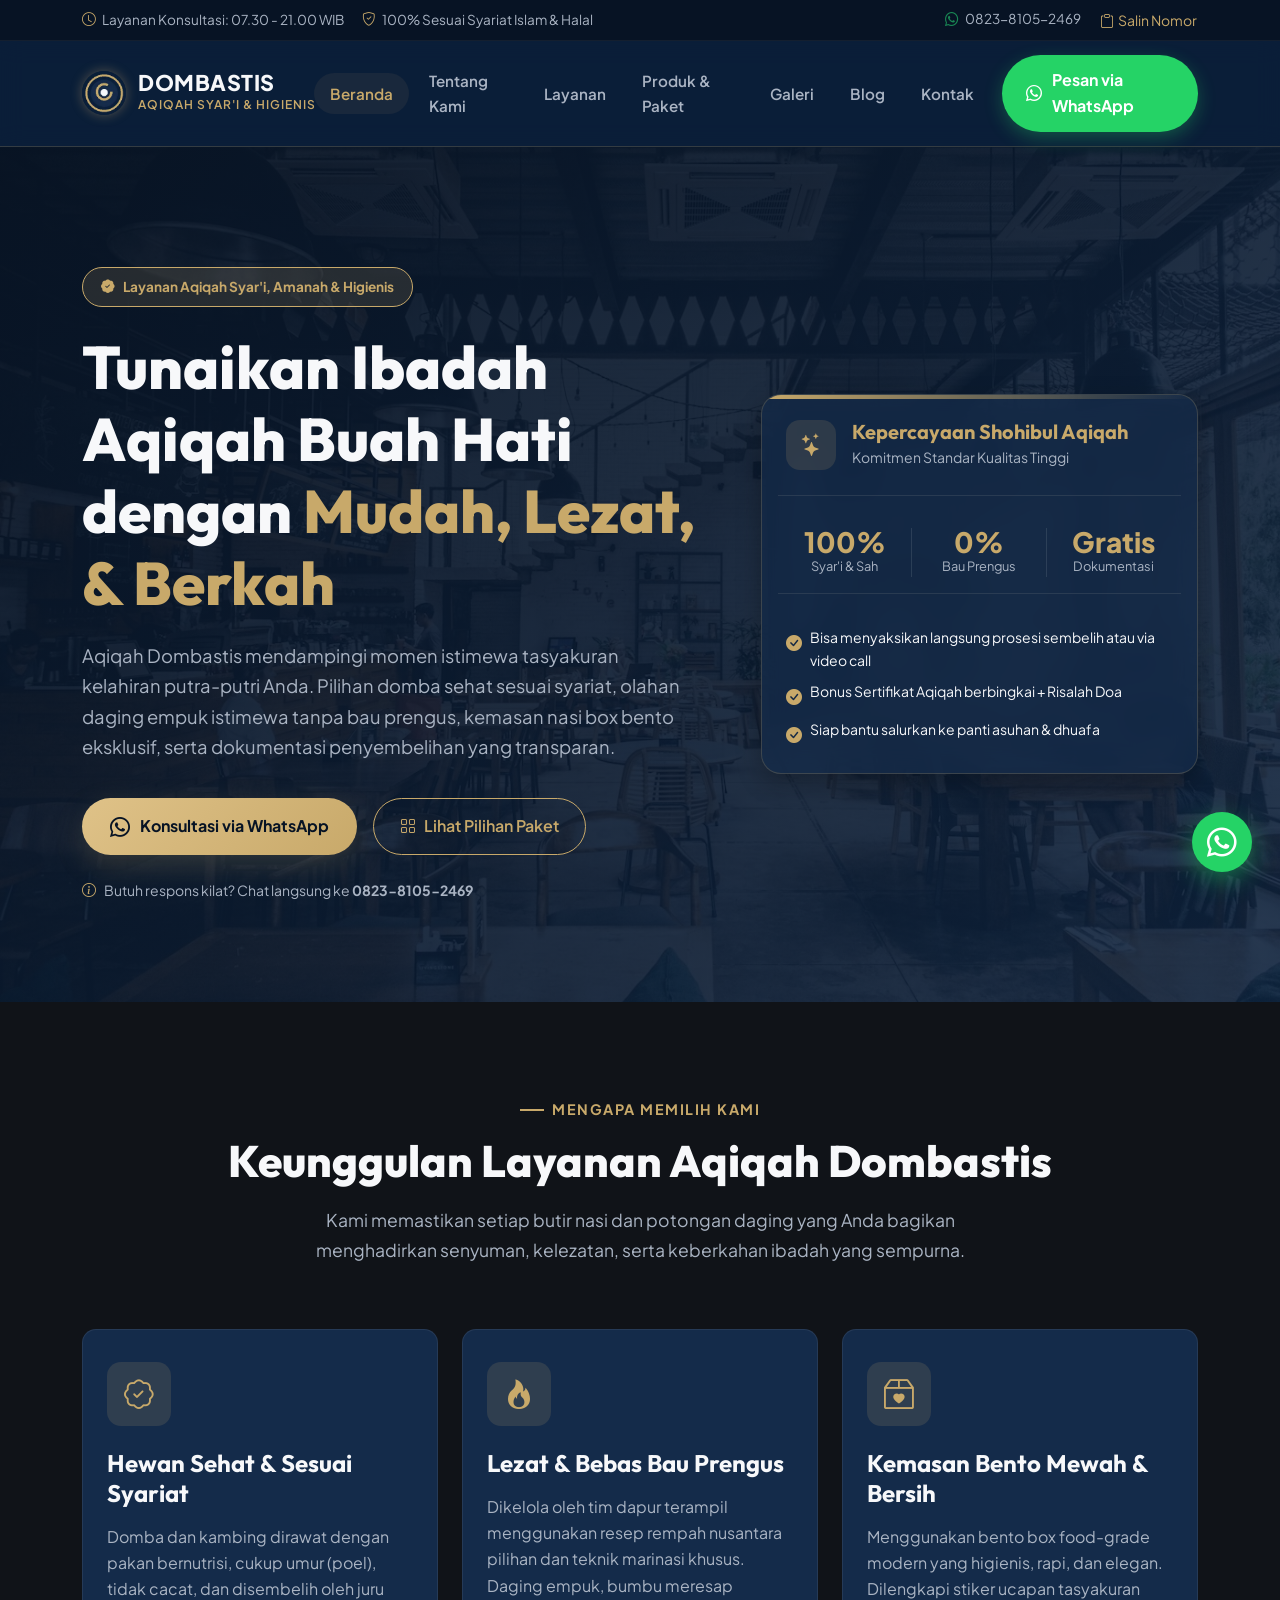
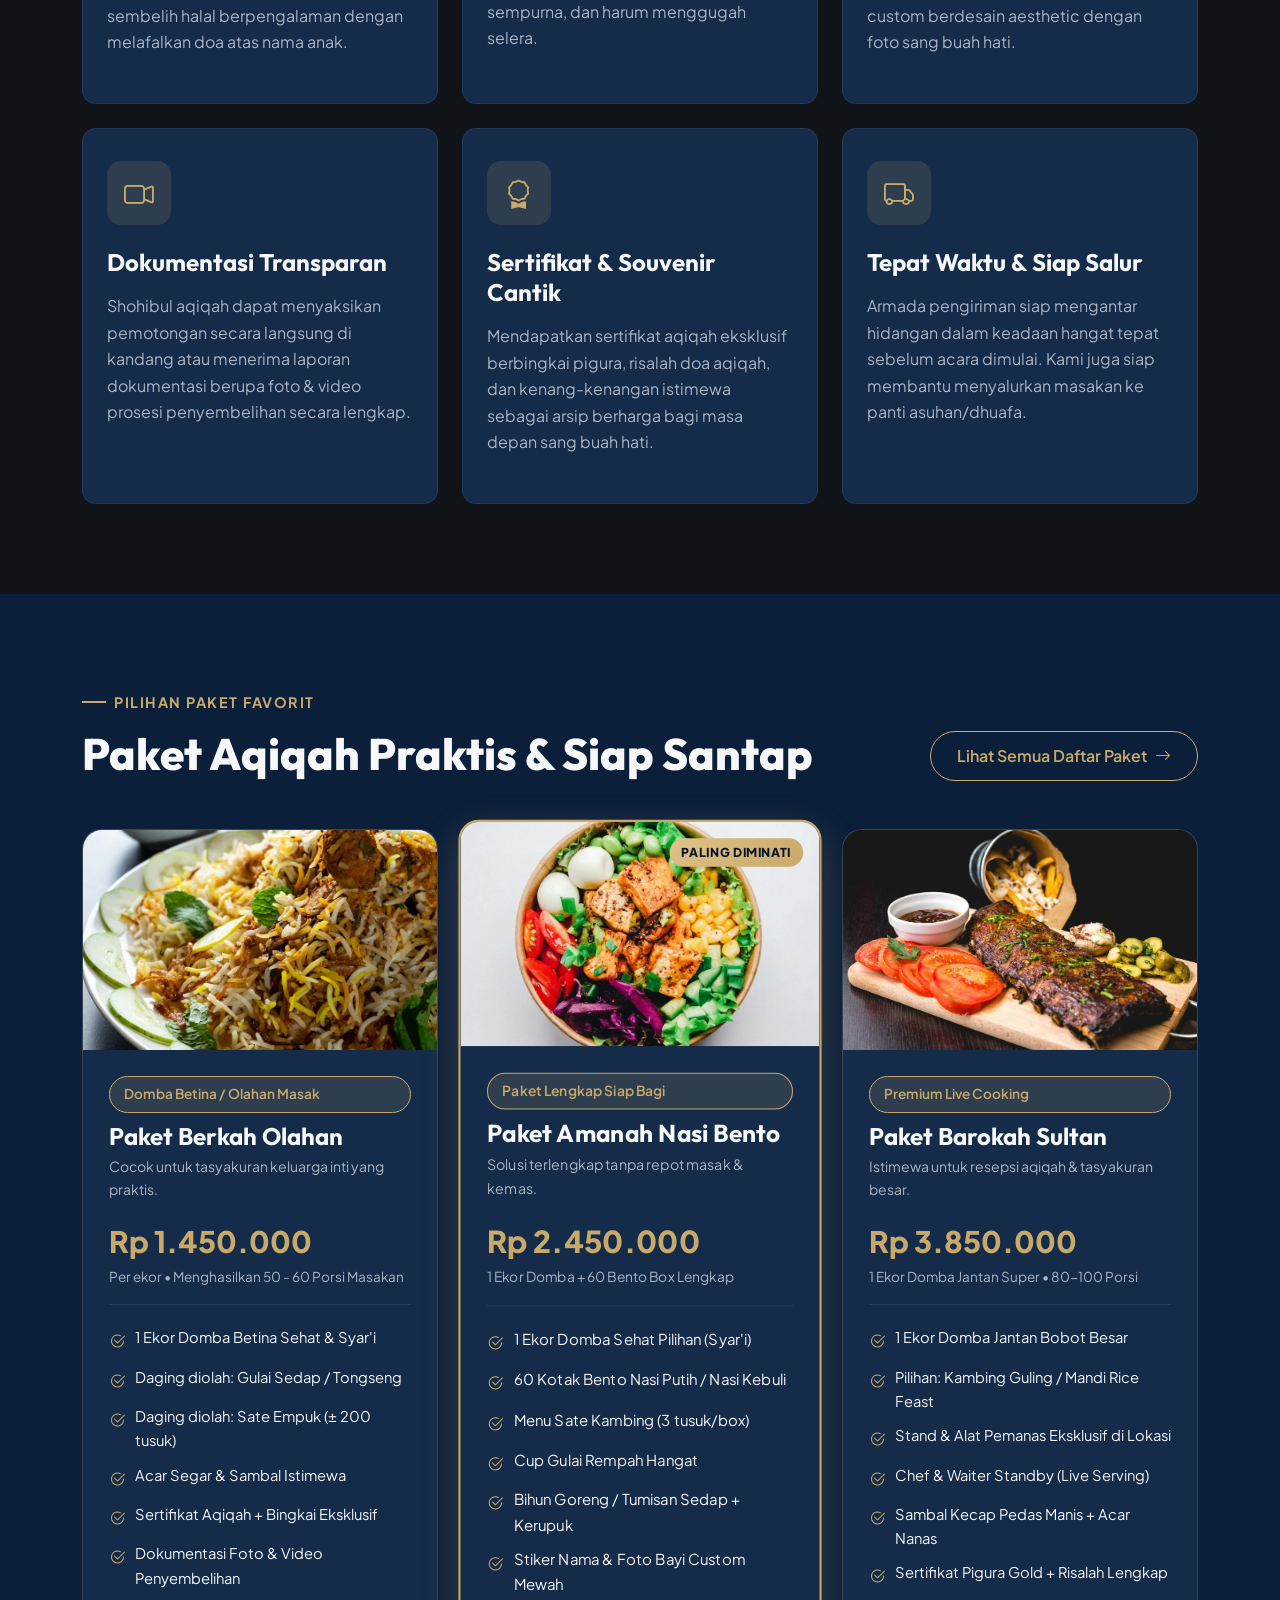
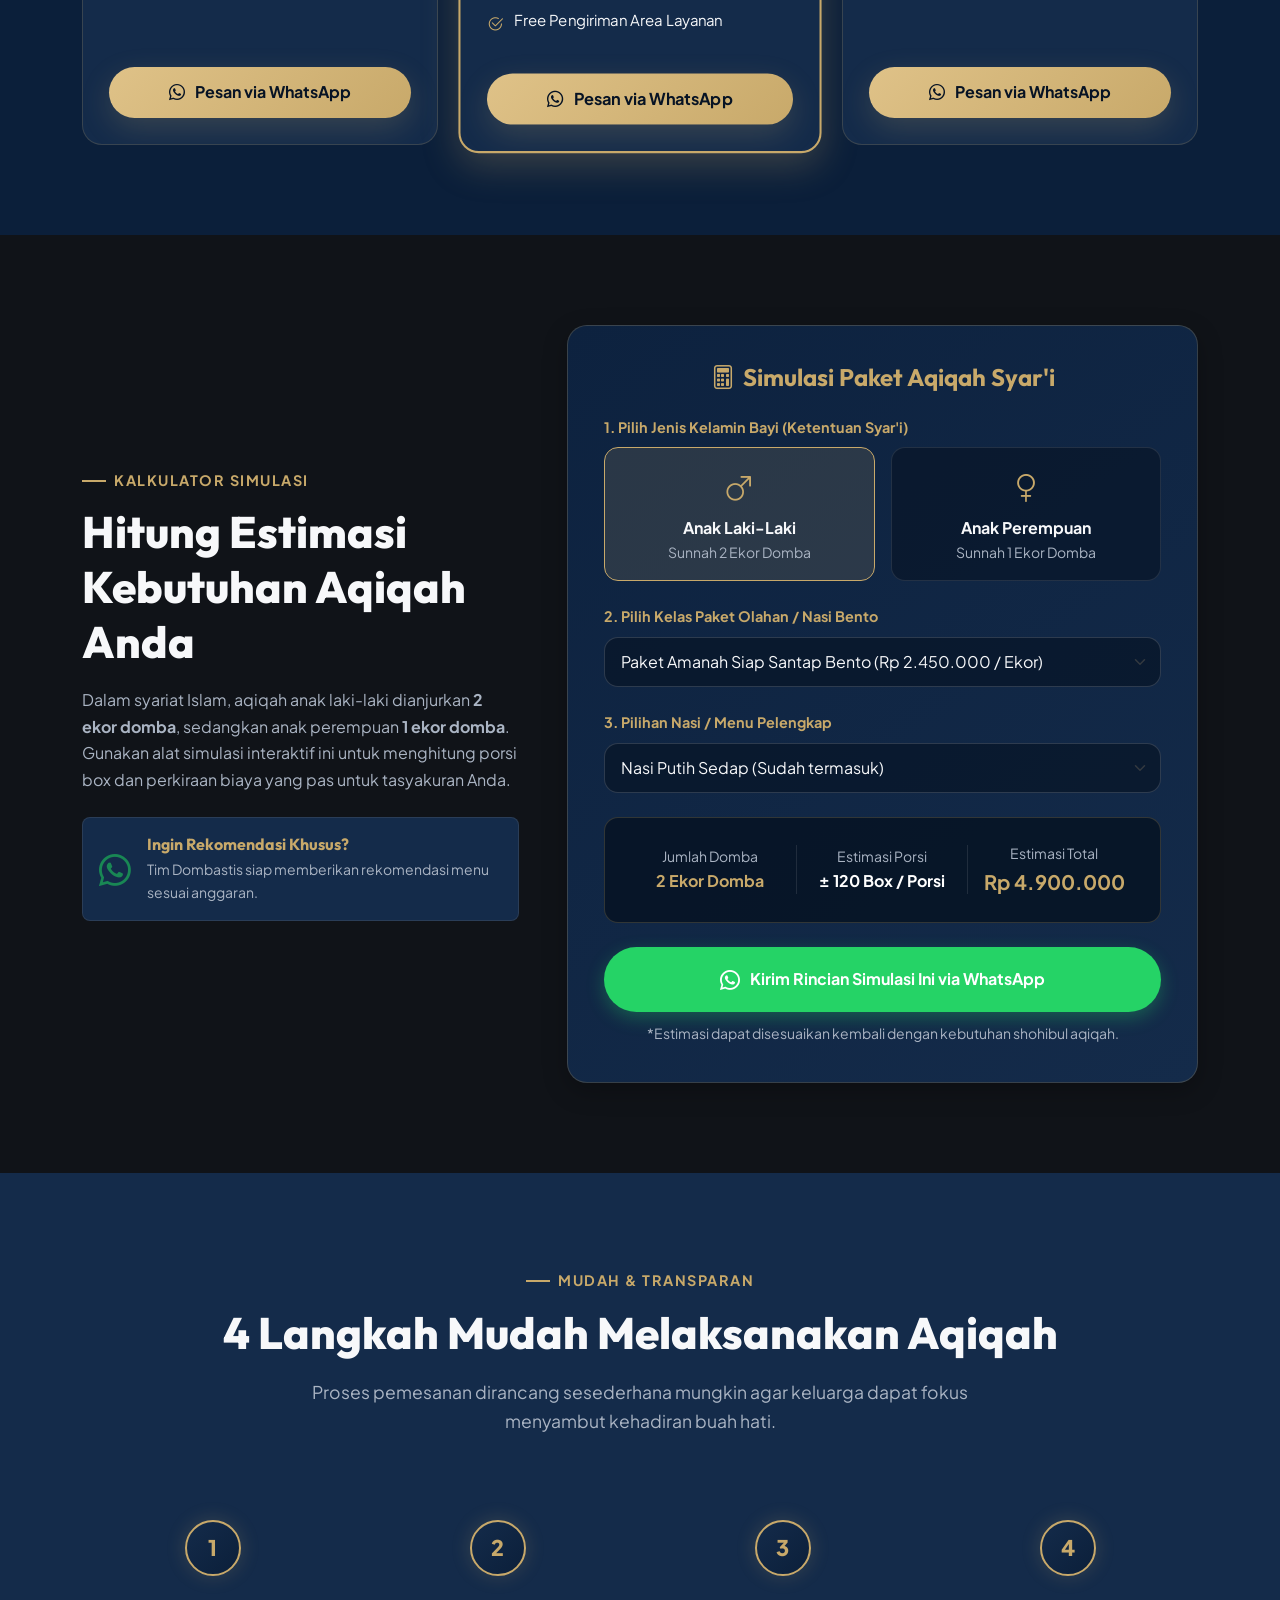
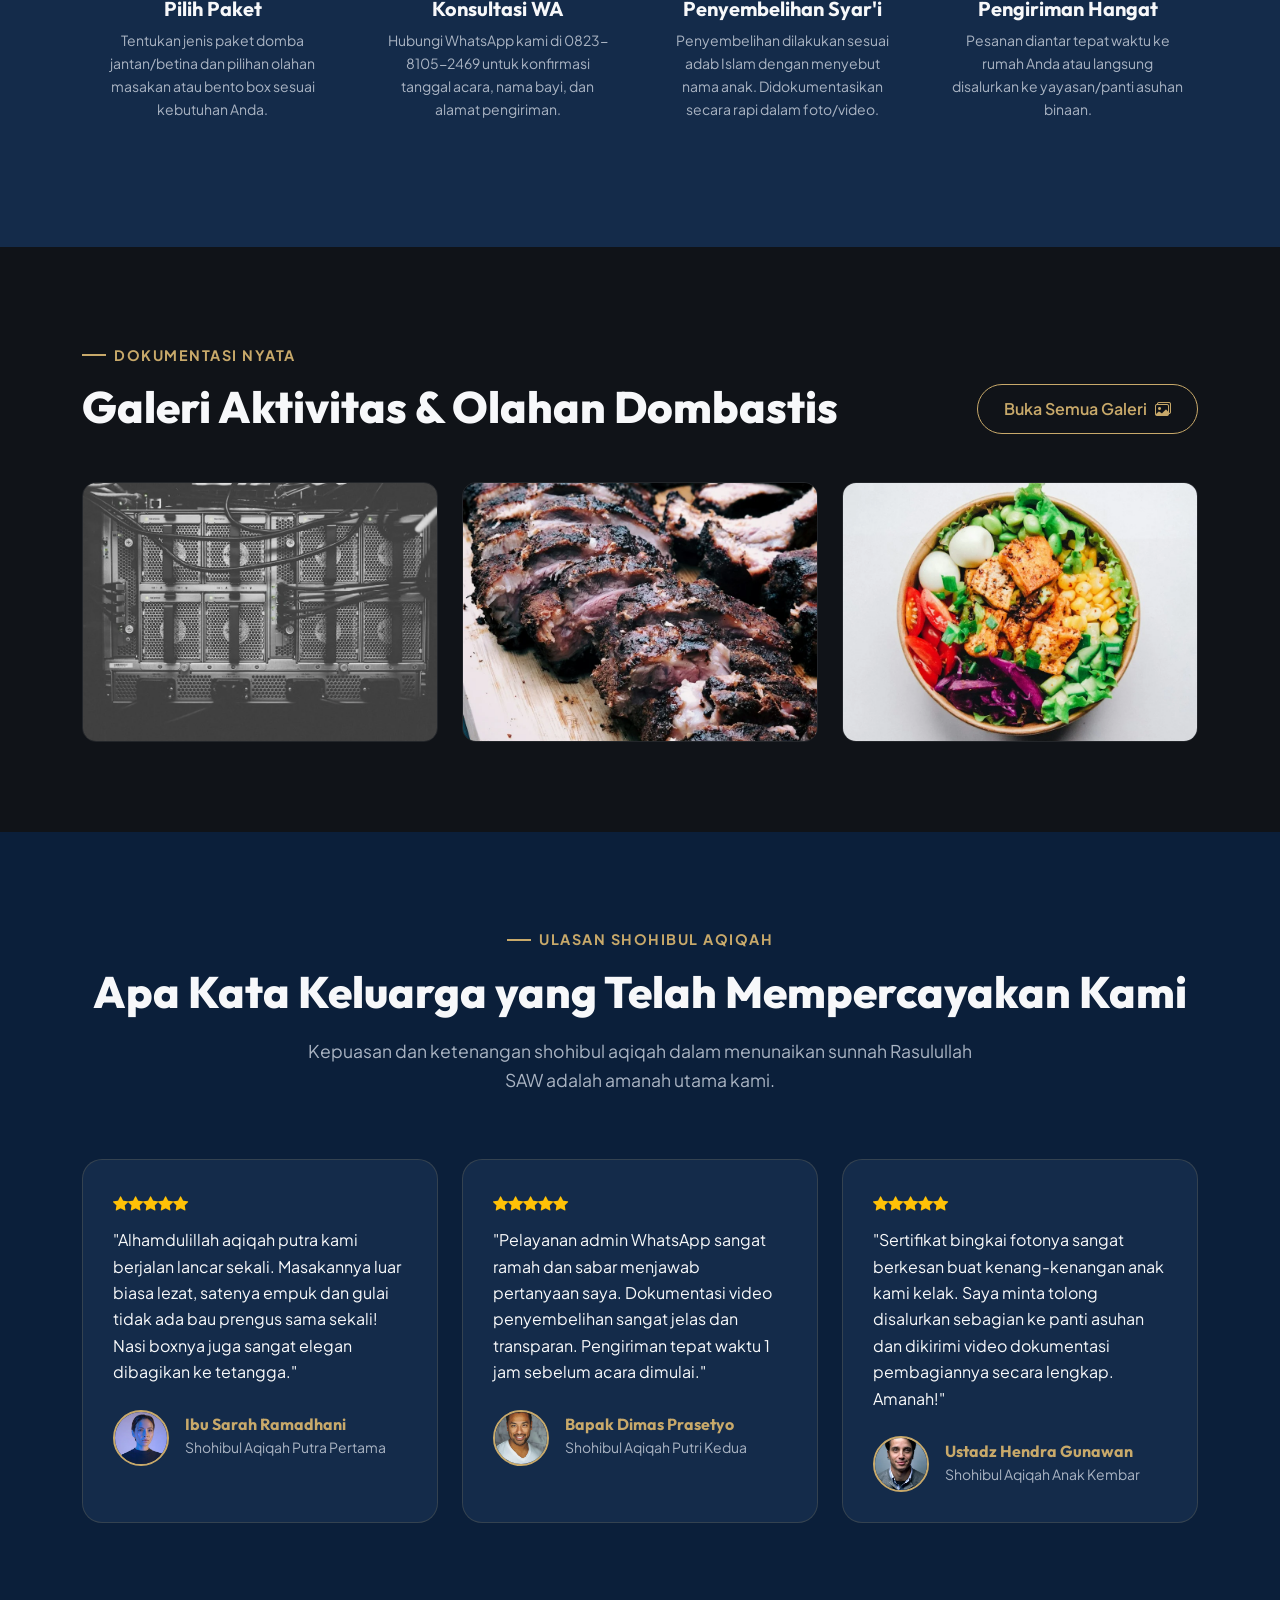
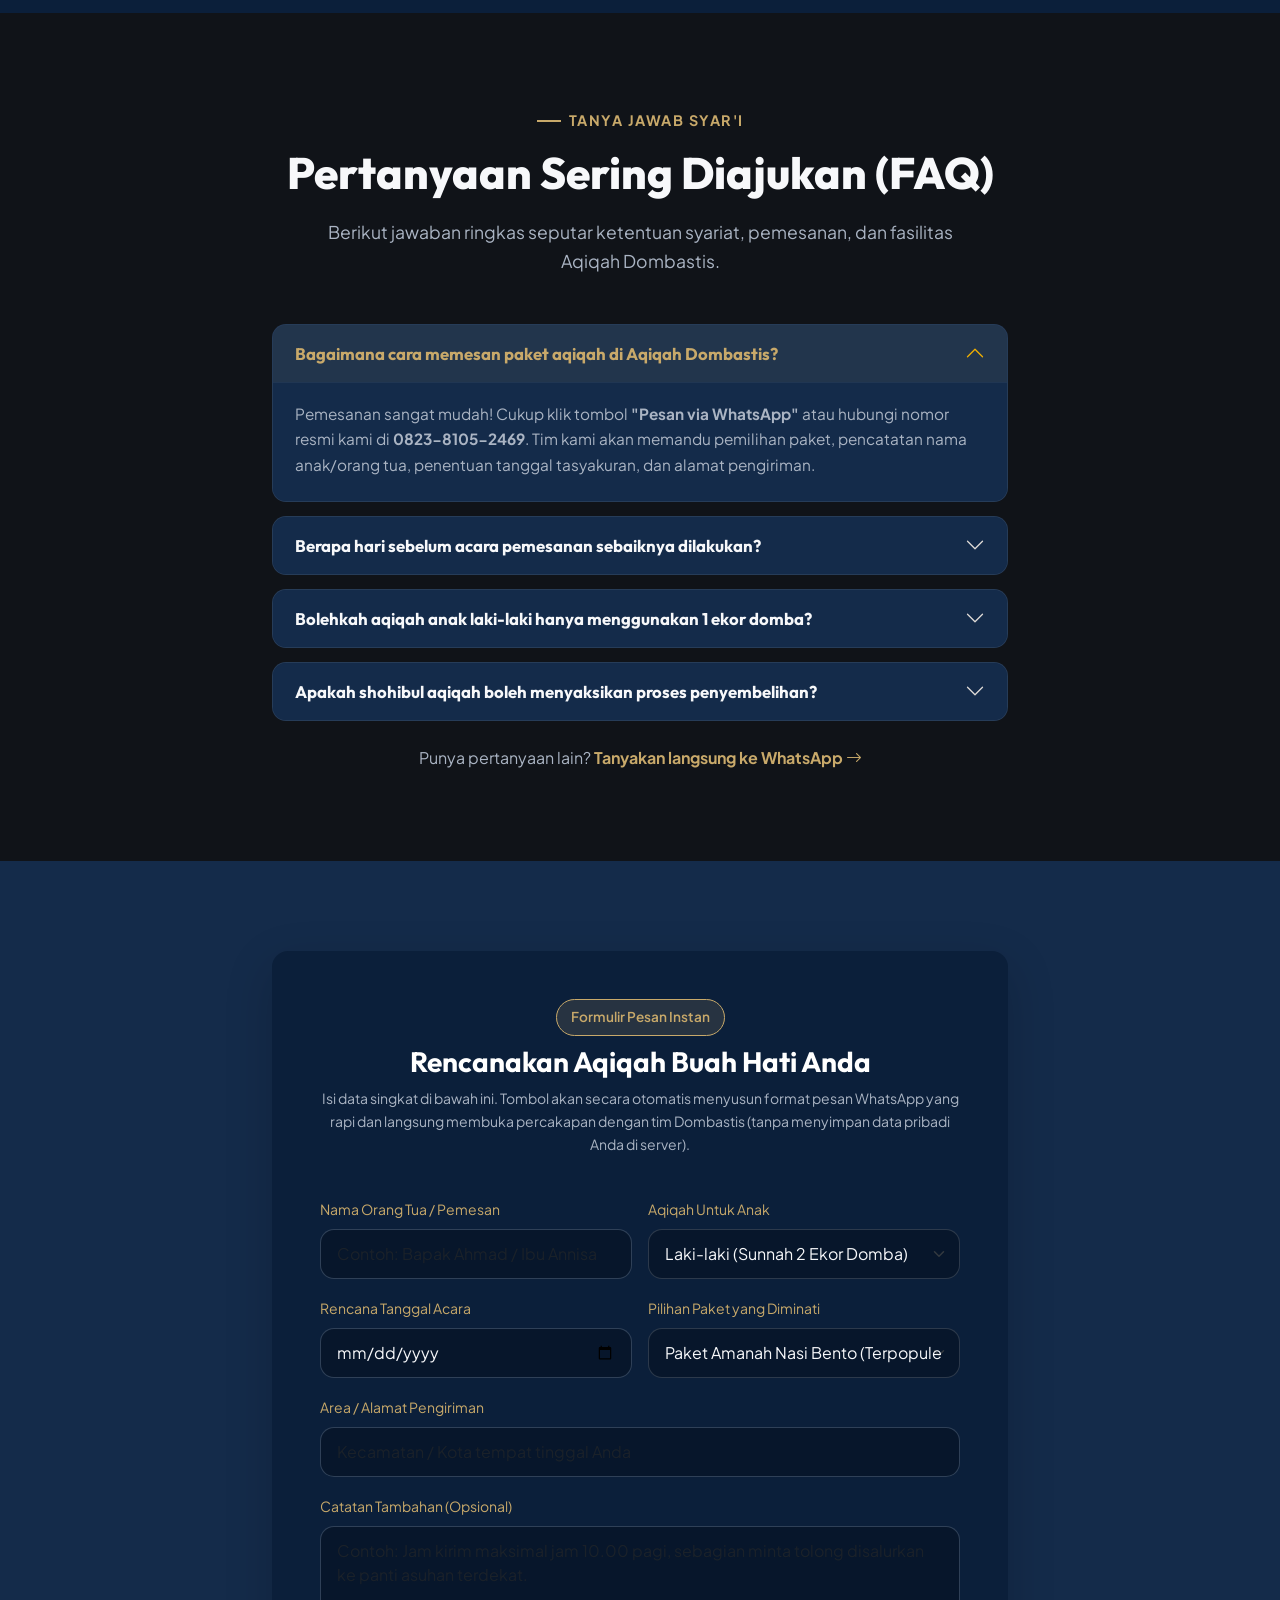
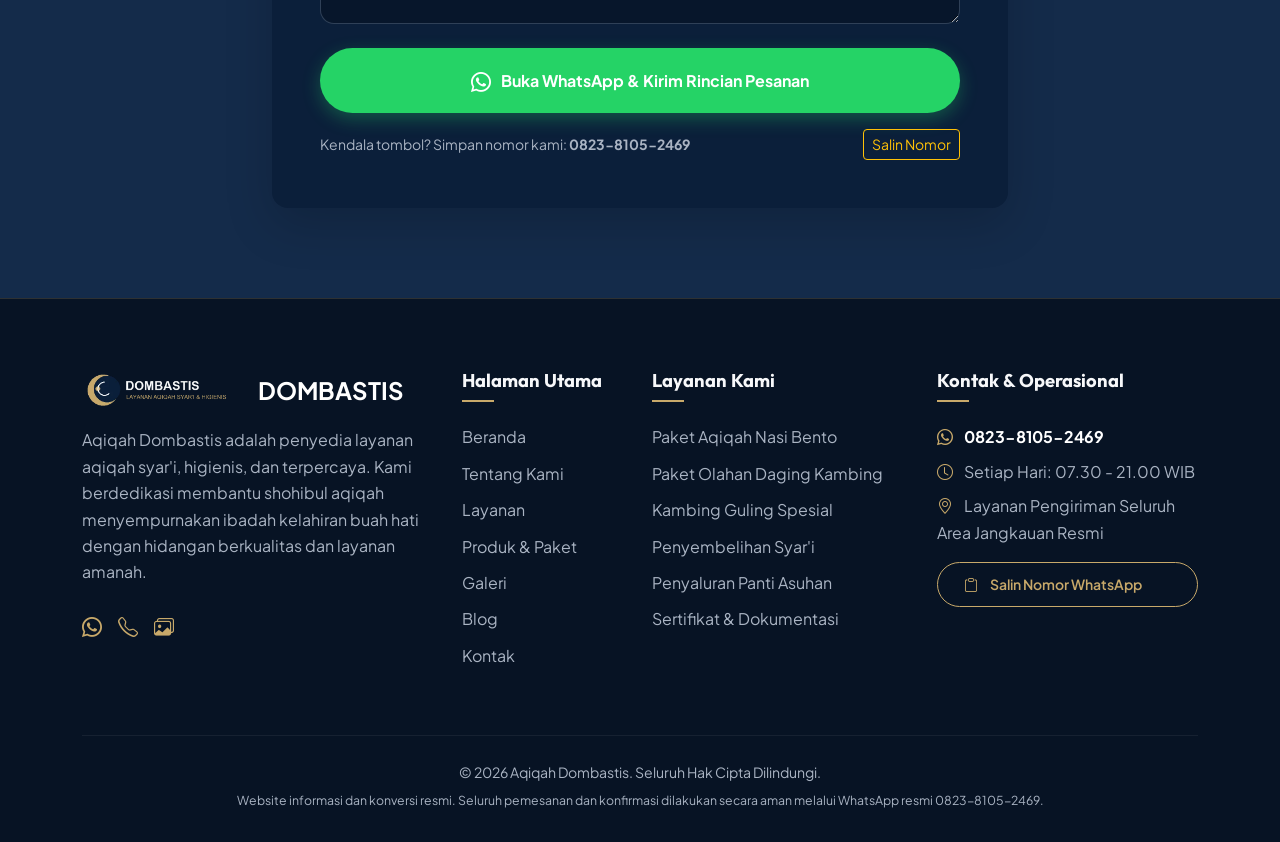
==== commit 3690442e: "style: floating whatsapp icon-only button without text on all pages" ====
--- a/index.html
+++ b/index.html
@@ -32,26 +32,98 @@
   <!-- Custom CSS -->
   <link rel="stylesheet" href="assets/css/style.css">
 
-  <!-- Schema.org JSON-LD -->
+  <!-- Schema.org JSON-LD LocalBusiness & FAQPage -->
   <script type="application/ld+json">
   {
     "@context": "https://schema.org",
-    "@type": "LocalBusiness",
-    "name": "Aqiqah Dombastis",
-    "image": "https://aqiqahdombastis.com/assets/img/logo-dombastis.webp",
-    "telephone": "+6282381052469",
-    "url": "https://aqiqahdombastis.com",
-    "priceRange": "$$",
-    "description": "Layanan penyedia domba dan catering aqiqah syar'i, higienis, lezat tanpa bau prengus dengan pengiriman tepat waktu.",
-    "areaServed": "Indonesia",
-    "openingHoursSpecification": {
-      "@type": "OpeningHoursSpecification",
-      "dayOfWeek": [
-        "Monday", "Tuesday", "Wednesday", "Thursday", "Friday", "Saturday", "Sunday"
-      ],
-      "opens": "07:30",
-      "closes": "21:00"
-    }
+    "@graph": [
+      {
+        "@type": "LocalBusiness",
+        "@id": "https://aqiqahdombastis.com/#localbusiness",
+        "name": "Aqiqah Dombastis",
+        "url": "https://aqiqahdombastis.com/",
+        "logo": "https://aqiqahdombastis.com/assets/img/logo-dombastis.webp",
+        "image": [
+          "https://aqiqahdombastis.com/assets/img/hero-aqiqah.webp",
+          "https://aqiqahdombastis.com/assets/img/paket-nasi-box.webp",
+          "https://aqiqahdombastis.com/assets/img/olahan-sate-kambing.webp"
+        ],
+        "telephone": "+6282381052469",
+        "priceRange": "Rp 1.450.000 - Rp 4.500.000",
+        "description": "Layanan penyedia domba dan catering aqiqah syar'i, higienis, lezat tanpa bau prengus dengan pengiriman tepat waktu.",
+        "address": {
+          "@type": "PostalAddress",
+          "streetAddress": "Jl. Layanan Aqiqah Dombastis No. 12",
+          "addressLocality": "Jakarta Selatan",
+          "addressRegion": "DKI Jakarta",
+          "postalCode": "12560",
+          "addressCountry": "ID"
+        },
+        "geo": {
+          "@type": "GeoCoordinates",
+          "latitude": -6.2088,
+          "longitude": 106.8456
+        },
+        "openingHoursSpecification": [
+          {
+            "@type": "OpeningHoursSpecification",
+            "dayOfWeek": [
+              "Monday",
+              "Tuesday",
+              "Wednesday",
+              "Thursday",
+              "Friday",
+              "Saturday",
+              "Sunday"
+            ],
+            "opens": "07:30",
+            "closes": "21:00"
+          }
+        ],
+        "areaServed": {
+          "@type": "AdministrativeArea",
+          "name": "Jabodetabek dan Sekitarnya"
+        }
+      },
+      {
+        "@type": "FAQPage",
+        "@id": "https://aqiqahdombastis.com/#faq",
+        "mainEntity": [
+          {
+            "@type": "Question",
+            "name": "Bagaimana cara memesan paket aqiqah di Aqiqah Dombastis?",
+            "acceptedAnswer": {
+              "@type": "Answer",
+              "text": "Pemesanan sangat mudah! Cukup klik tombol 'Pesan via WhatsApp' atau hubungi nomor resmi kami di 0823-8105-2469. Tim kami akan memandu pemilihan paket, pencatatan nama anak/orang tua, penentuan tanggal tasyakuran, dan alamat pengiriman."
+            }
+          },
+          {
+            "@type": "Question",
+            "name": "Berapa hari sebelum acara pemesanan sebaiknya dilakukan?",
+            "acceptedAnswer": {
+              "@type": "Answer",
+              "text": "Kami menyarankan pemesanan dilakukan H-3 sampai H-7 sebelum hari pelaksanaan agar kami dapat menyiapkan hewan terbaik dan jadwal dapur secara maksimal."
+            }
+          },
+          {
+            "@type": "Question",
+            "name": "Bolehkah aqiqah anak laki-laki hanya menggunakan 1 ekor domba?",
+            "acceptedAnswer": {
+              "@type": "Answer",
+              "text": "Berdasarkan sunnah Rasulullah SAW, afdholnya anak laki-laki adalah 2 ekor domba/kambing. Namun jika orang tua memiliki keterbatasan biaya, diperbolehkan menunaikan 1 ekor terlebih dahulu dan aqiqahnya tetap sah serta berpahala."
+            }
+          },
+          {
+            "@type": "Question",
+            "name": "Apakah shohibul aqiqah boleh menyaksikan proses penyembelihan?",
+            "acceptedAnswer": {
+              "@type": "Answer",
+              "text": "Tentu sangat diperbolehkan! Anda dipersilakan datang langsung ke lokasi kandang pemotongan kami, atau melalui layanan Live Video Call serta rekaman video & foto pemotongan lengkap."
+            }
+          }
+        ]
+      }
+    ]
   }
   </script>
 </head>
@@ -914,10 +986,7 @@
   </div>
 
   <!-- Floating WhatsApp CTA Button -->
-  <a href="https://wa.me/6282381052469?text=Halo%20Aqiqah%20Dombastis,%20saya%20ingin%20konsultasi%20paket%20aqiqah." target="_blank" rel="noopener" class="floating-whatsapp" aria-label="Hubungi WhatsApp Aqiqah Dombastis">
-    <i class="bi bi-whatsapp fs-4"></i>
-    <span>Chat WhatsApp</span>
-  </a>
+  <a href="https://wa.me/6282381052469?text=Halo%20Aqiqah%20Dombastis,%20saya%20ingin%20konsultasi%20paket%20aqiqah." target="_blank" rel="noopener" class="floating-whatsapp" aria-label="WhatsApp Aqiqah Dombastis"><i class="bi bi-whatsapp"></i></a>
 
   <!-- Bootstrap JS -->
   <script src="https://cdn.jsdelivr.net/npm/bootstrap@5.3.3/dist/js/bootstrap.bundle.min.js"></script>
--- a/assets/css/style.css
+++ b/assets/css/style.css
@@ -807,7 +807,7 @@
   font-size: 0.88rem;
 }
 
-/* Floating WhatsApp Button */
+/* Floating WhatsApp Button (Icon Only) */
 .floating-whatsapp {
   position: fixed;
   bottom: 28px;
@@ -815,14 +815,14 @@
   z-index: 1050;
   display: flex;
   align-items: center;
-  gap: 10px;
+  justify-content: center;
+  width: 60px;
+  height: 60px;
   background-color: var(--whatsapp-color);
-  color: #ffffff;
-  padding: 12px 20px;
-  border-radius: var(--radius-pill);
+  color: #ffffff !important;
+  border-radius: 50%;
   box-shadow: 0 8px 24px rgba(37, 211, 102, 0.45);
-  font-weight: 700;
-  font-size: 0.95rem;
+  font-size: 1.85rem;
   text-decoration: none;
   transition: all var(--transition-normal);
   animation: pulse-wa 2.5s infinite;
@@ -830,9 +830,9 @@
 
 .floating-whatsapp:hover {
   background-color: var(--whatsapp-hover);
-  color: #ffffff;
-  transform: translateY(-3px) scale(1.02);
-  box-shadow: 0 12px 30px rgba(37, 211, 102, 0.6);
+  color: #ffffff !important;
+  transform: translateY(-4px) scale(1.08);
+  box-shadow: 0 12px 30px rgba(37, 211, 102, 0.65);
 }
 
 @keyframes pulse-wa {
@@ -848,12 +848,10 @@
 }
 
 @media (max-width: 576px) {
-  .floating-whatsapp span {
-    display: none;
-  }
   .floating-whatsapp {
-    padding: 14px;
-    border-radius: 50%;
+    width: 54px;
+    height: 54px;
+    font-size: 1.65rem;
     bottom: 20px;
     right: 20px;
   }
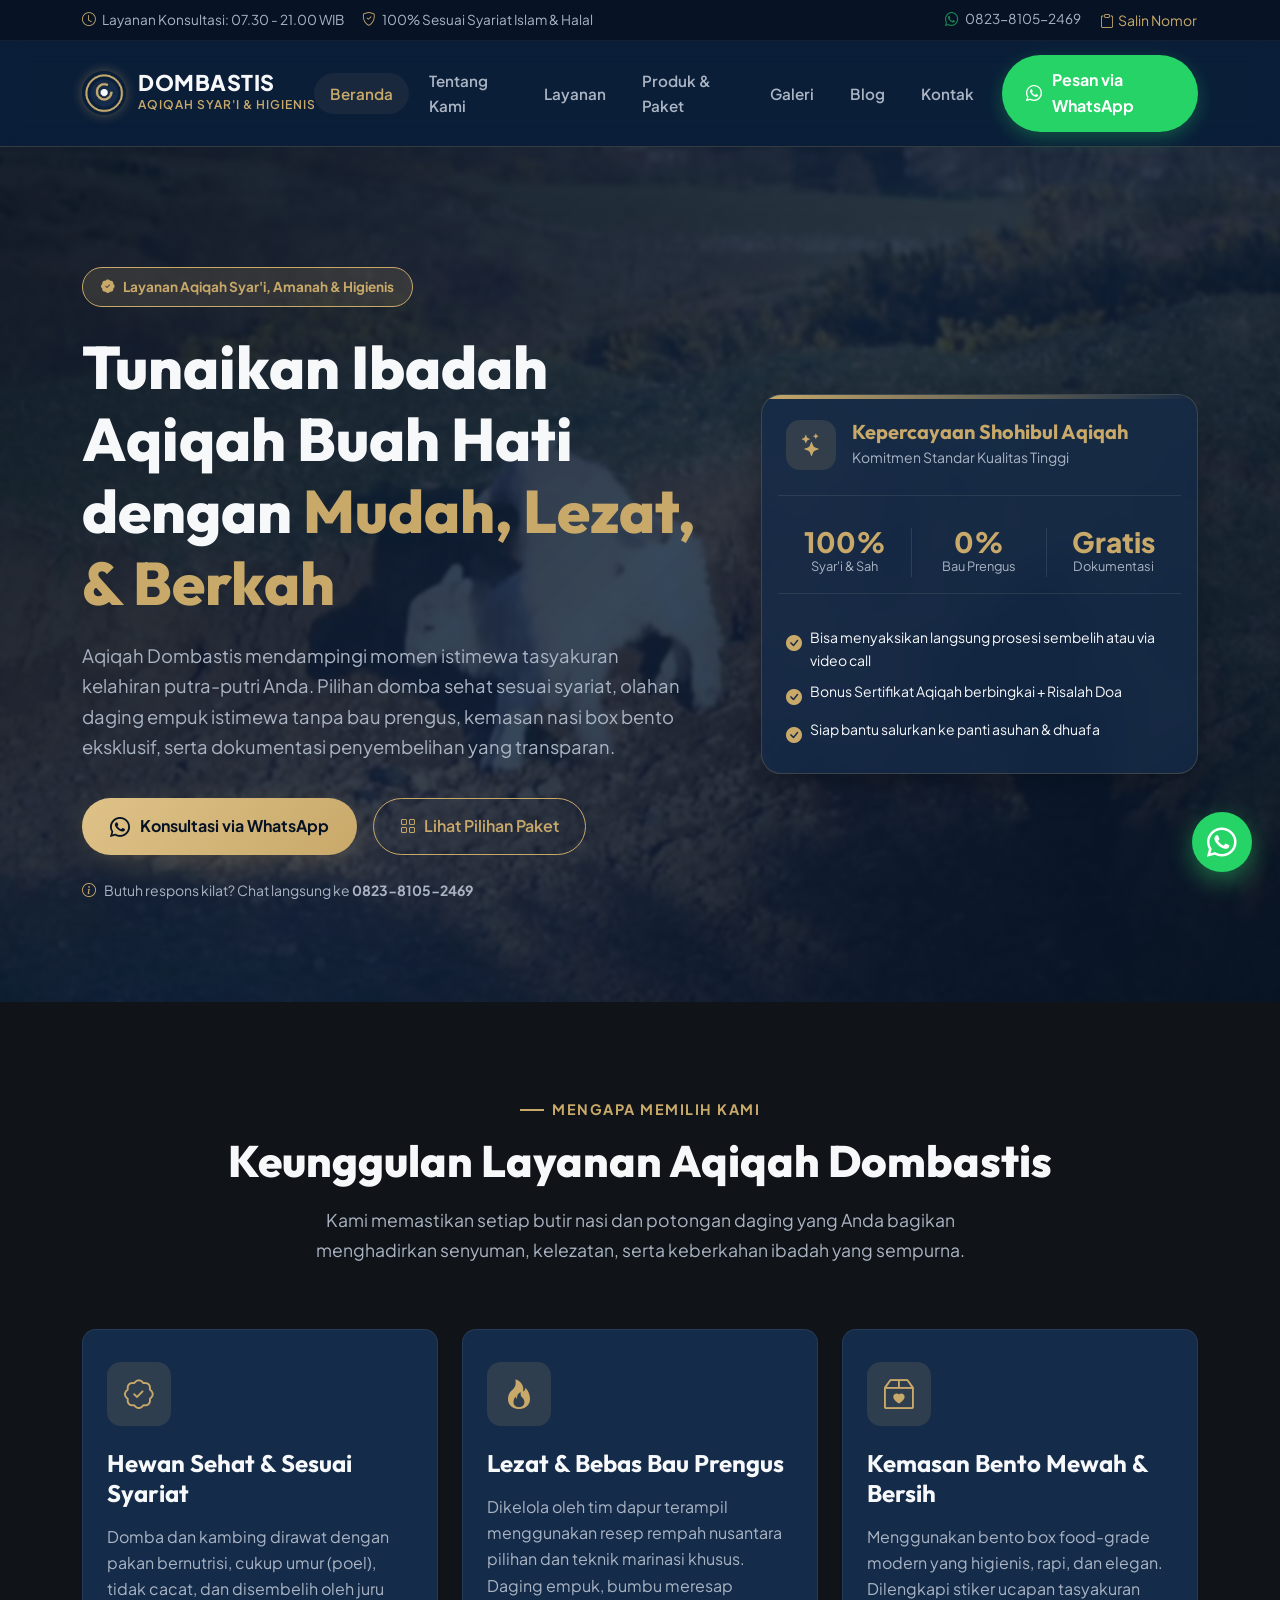
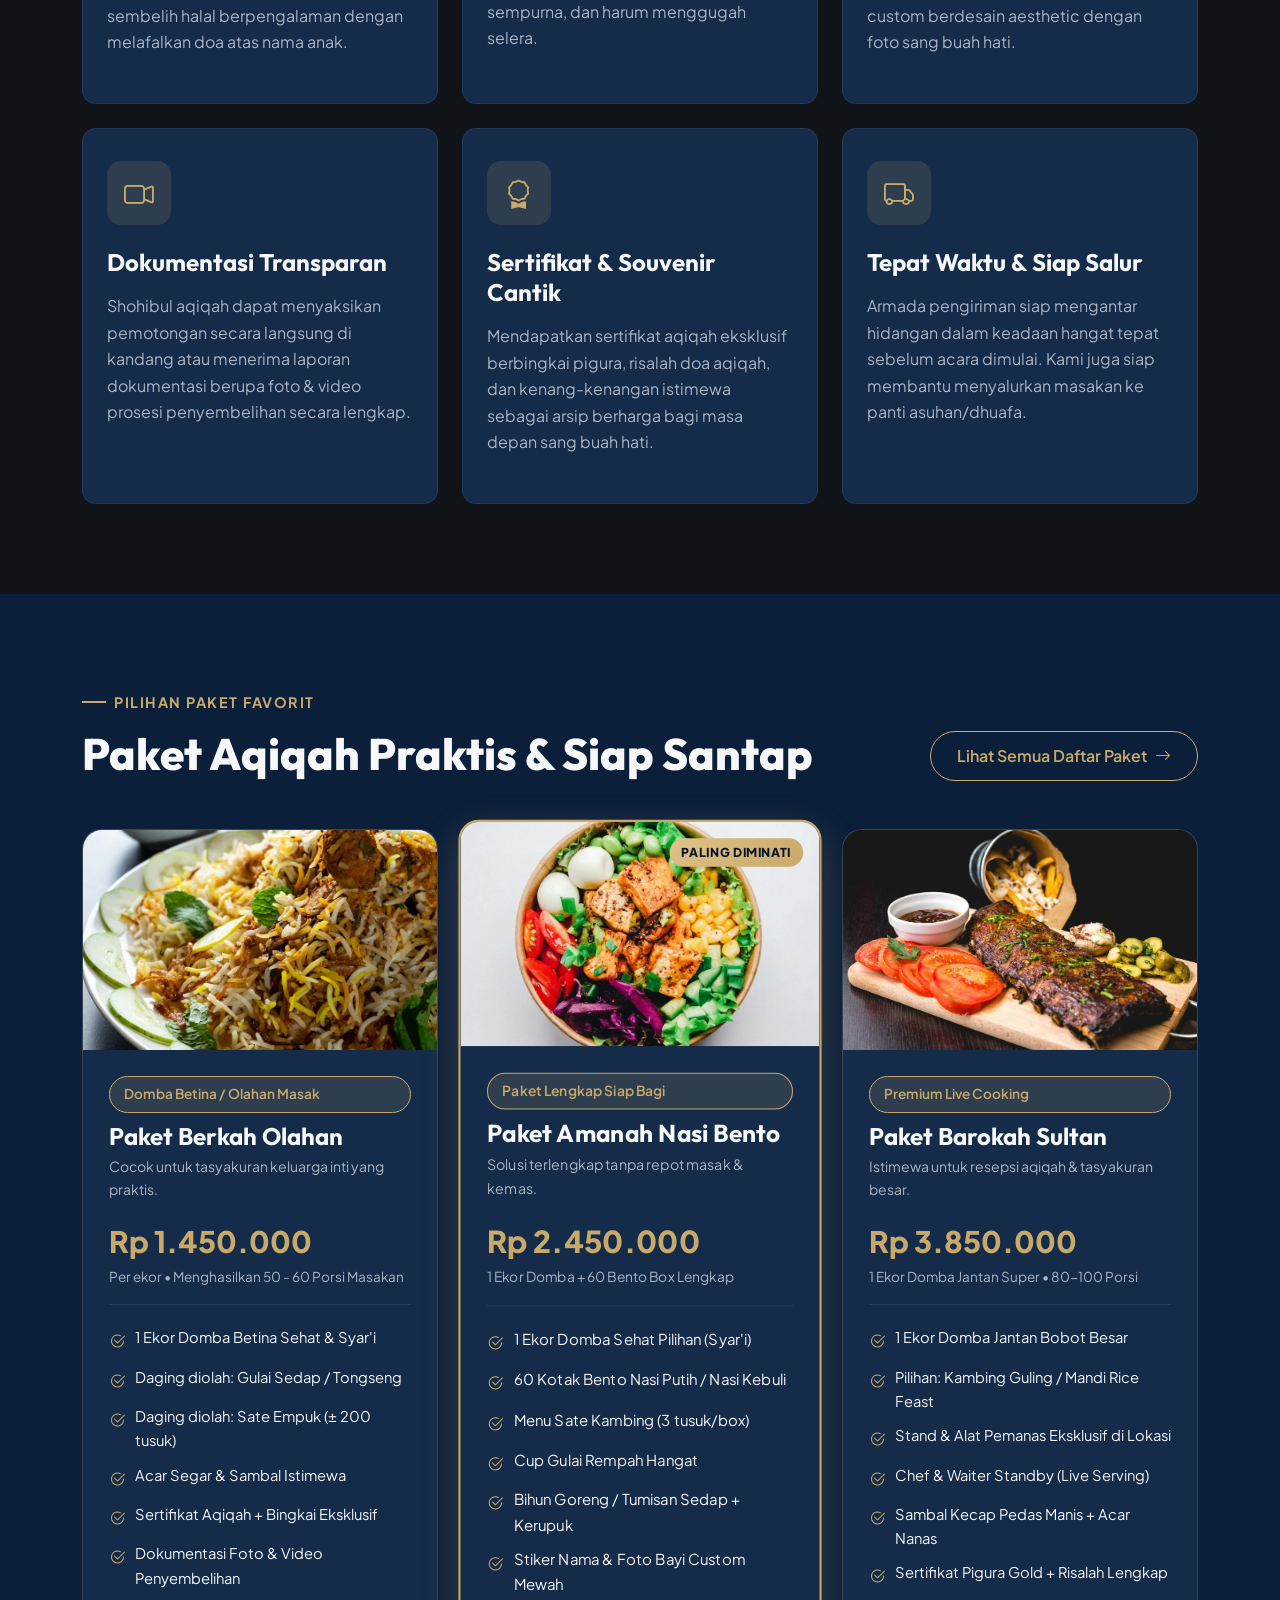
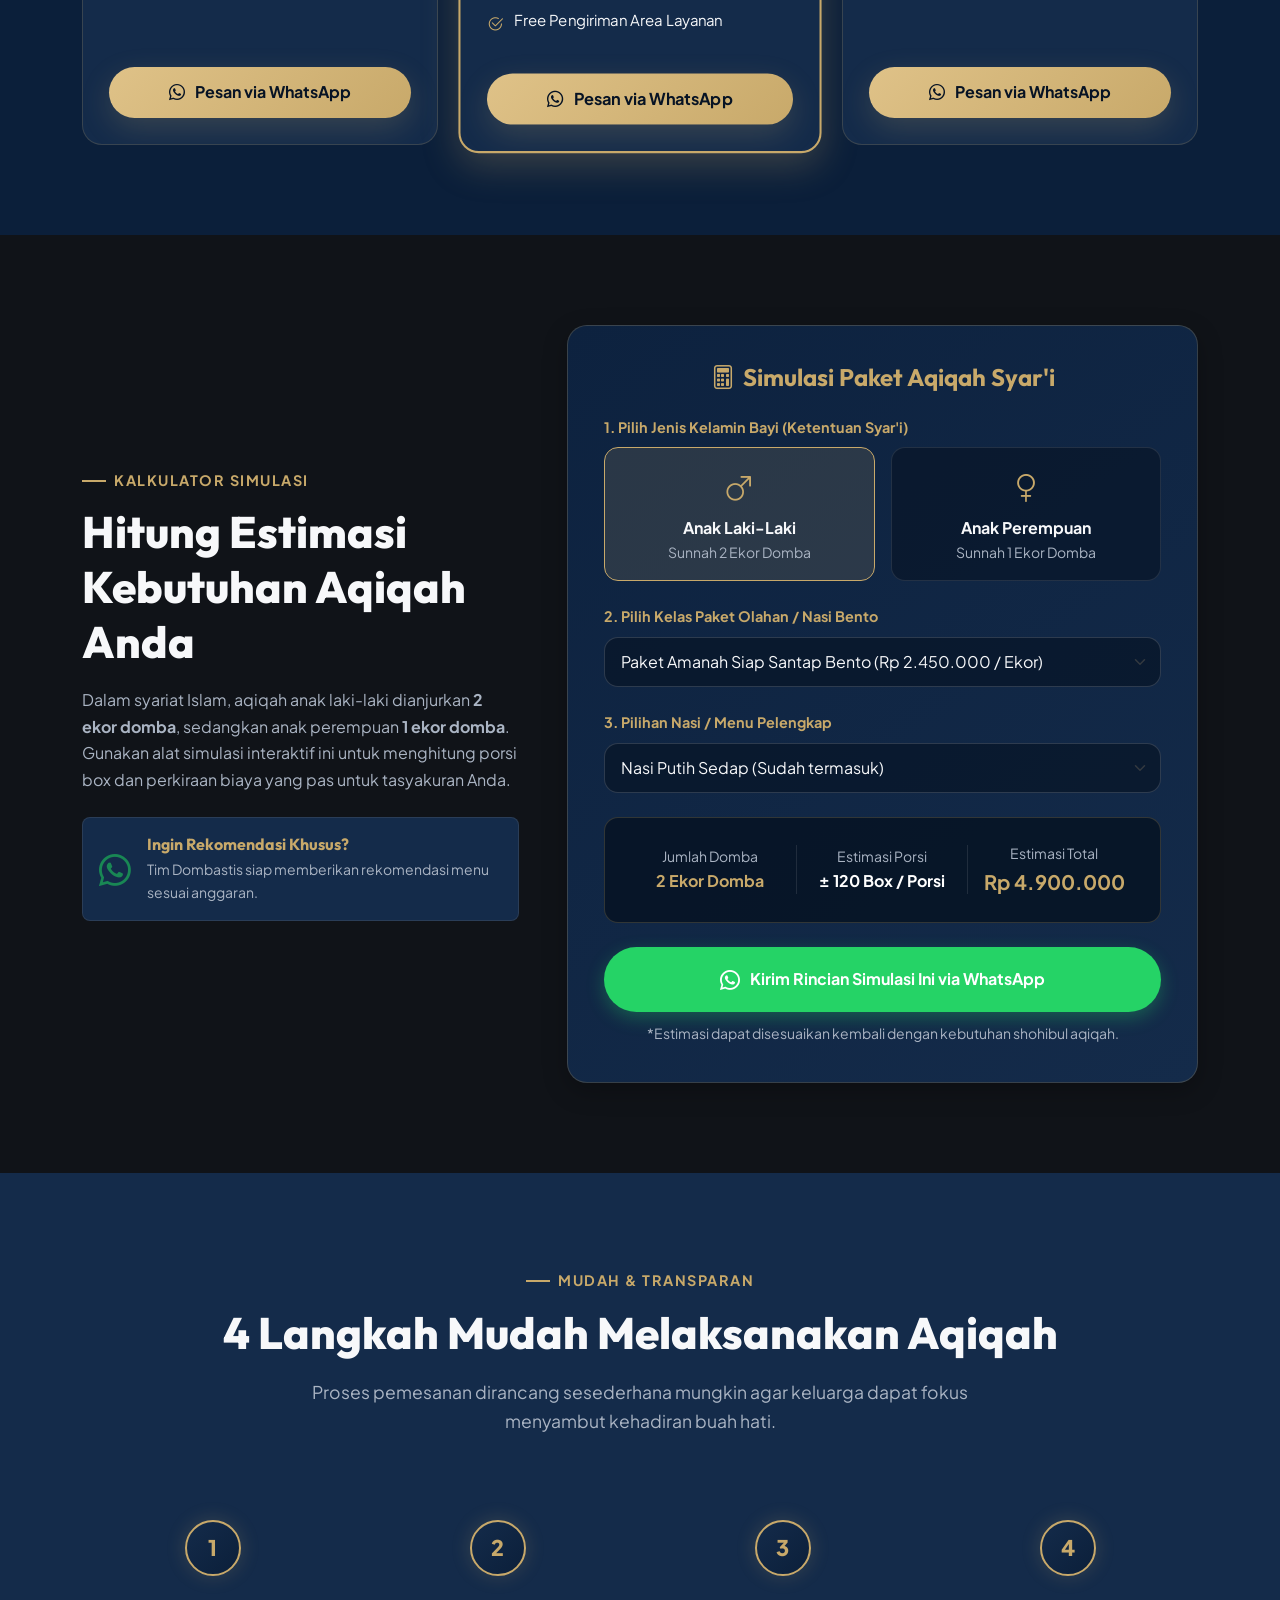
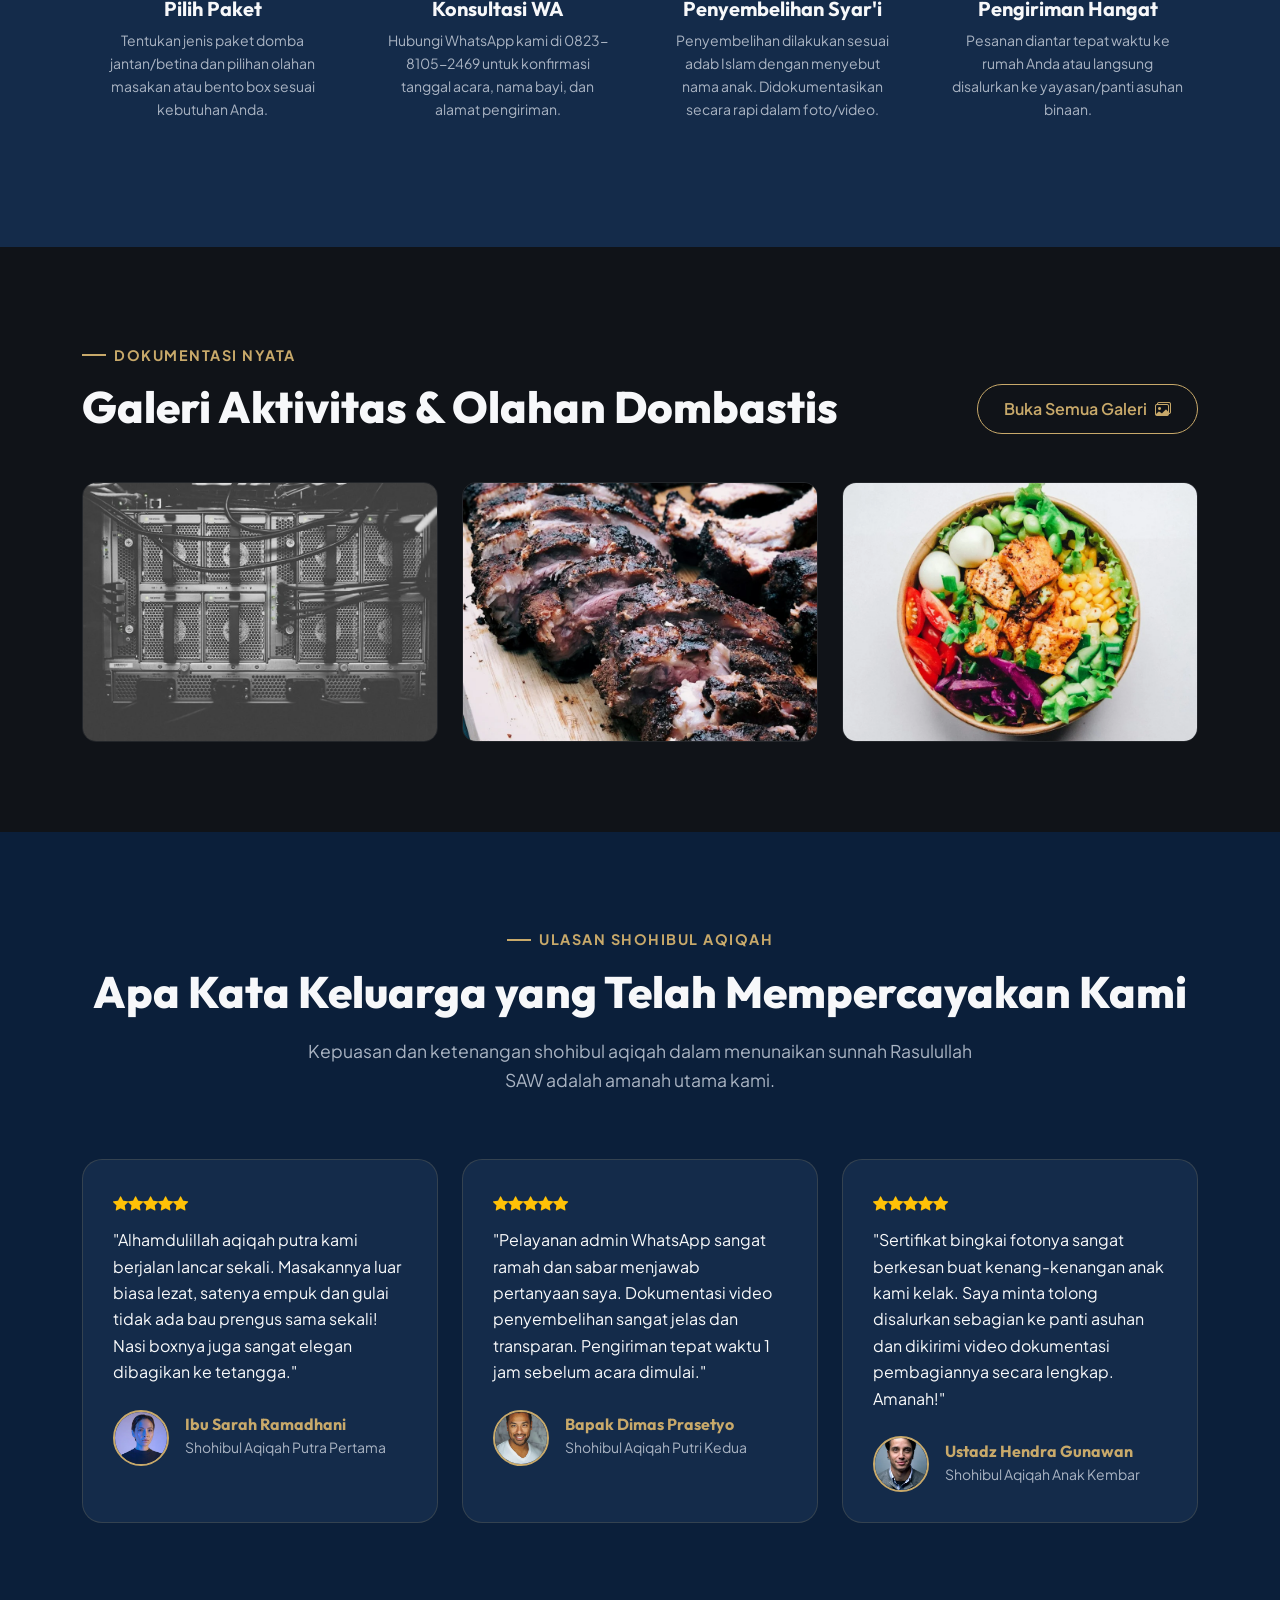
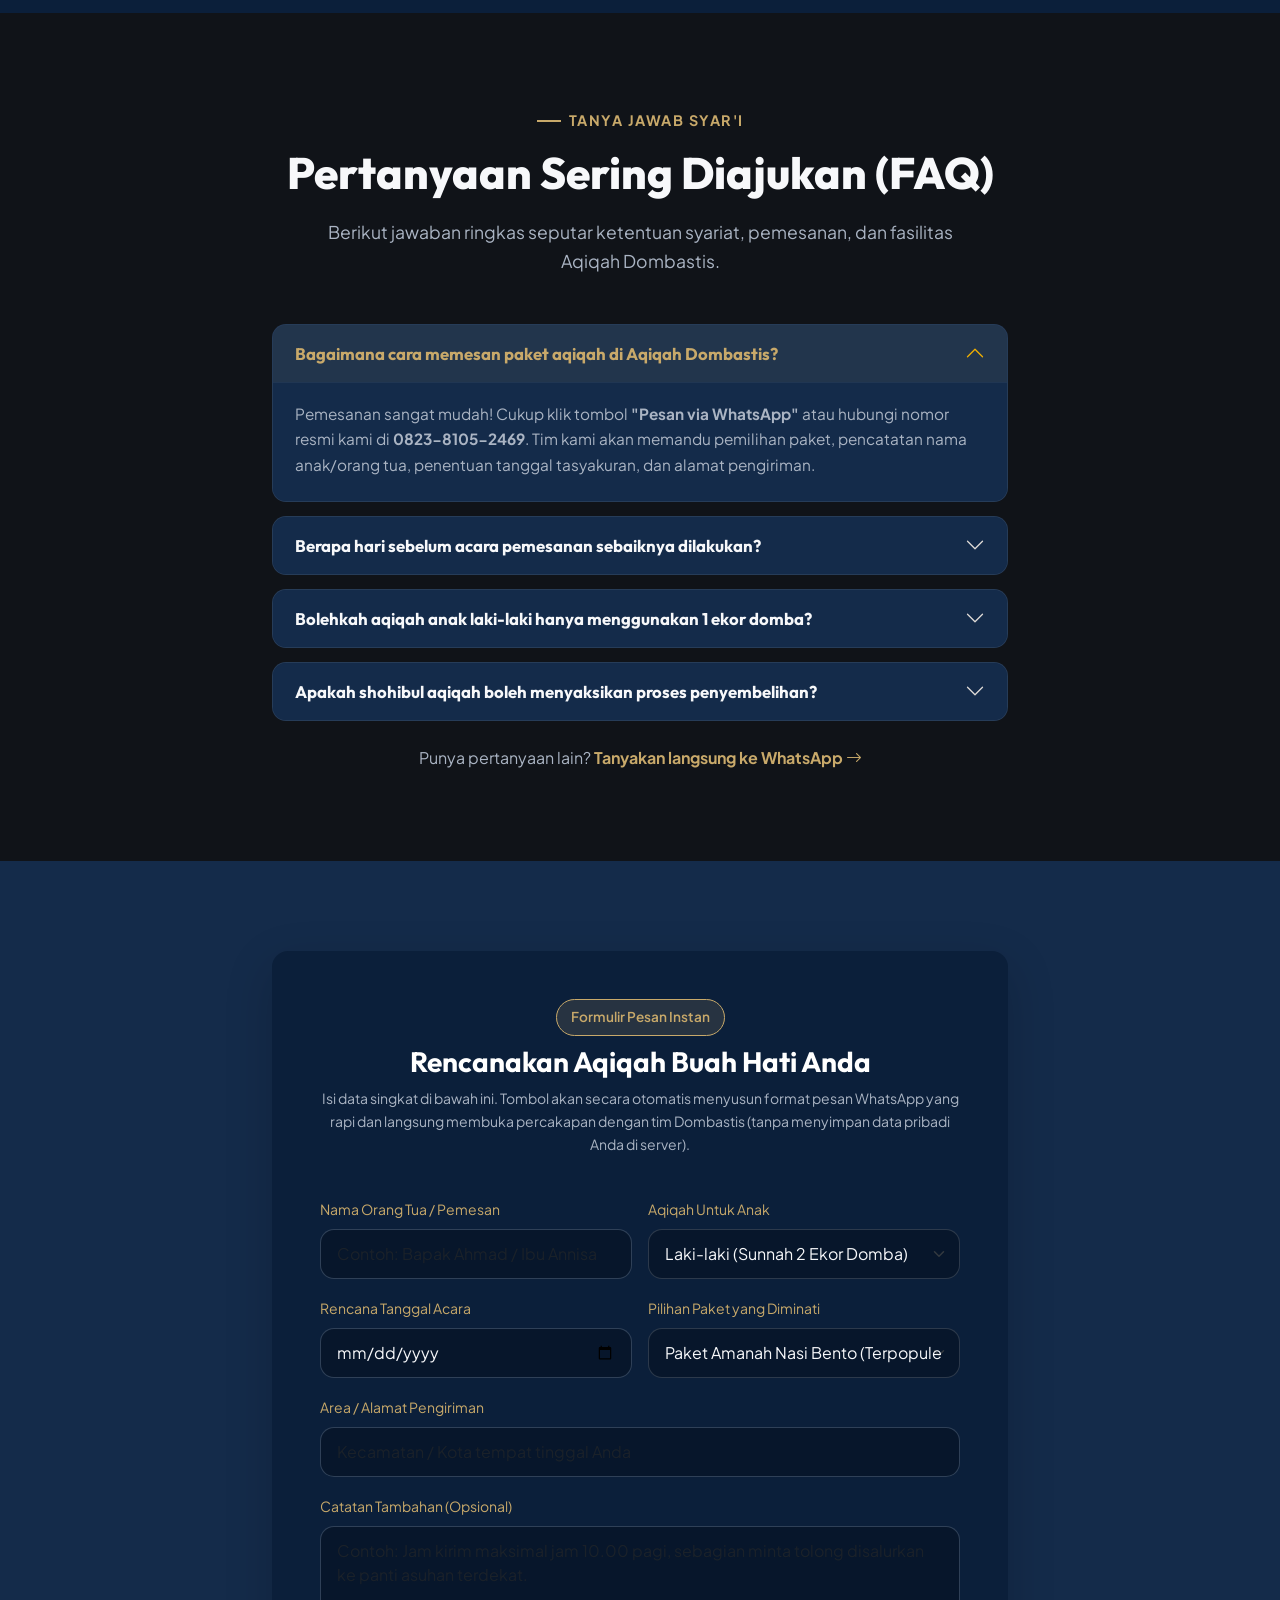
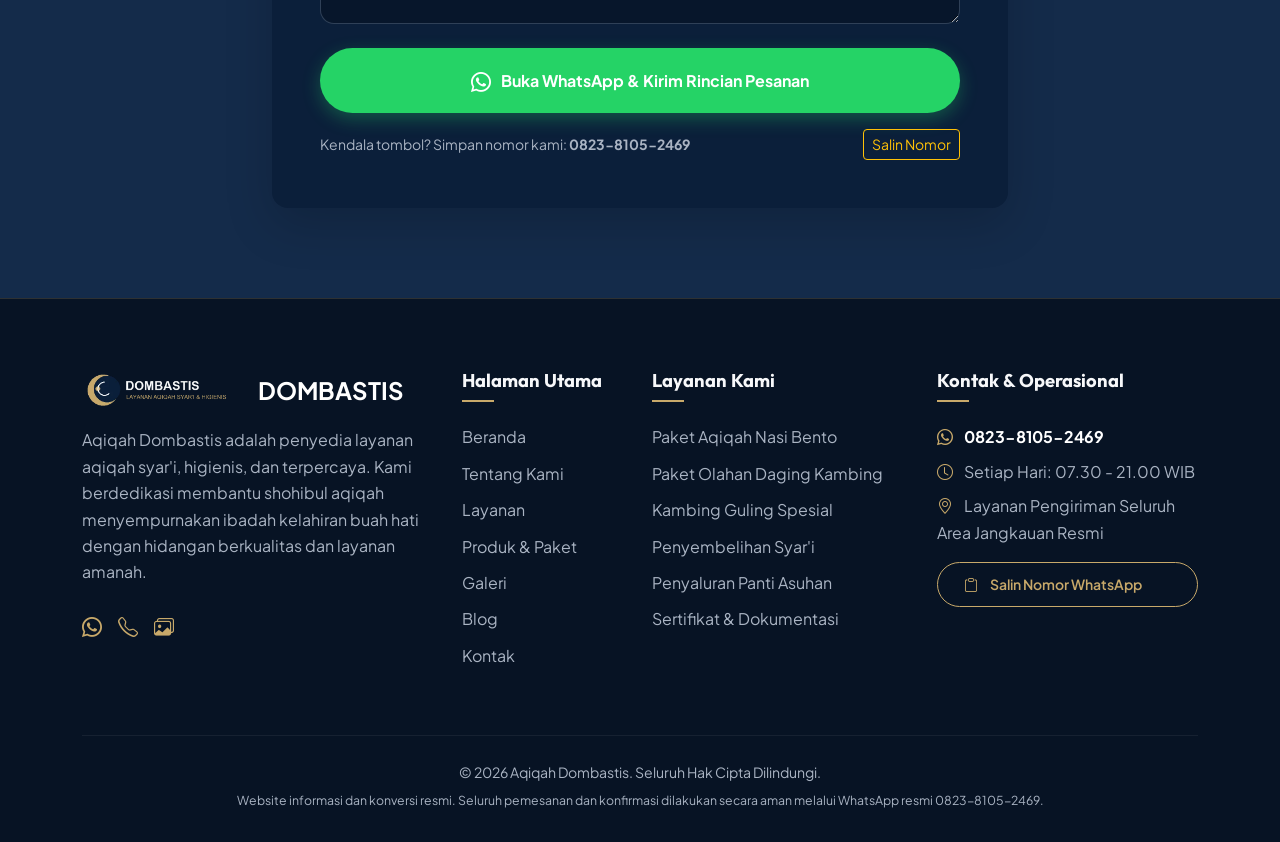
==== commit 7780b370: "feat(hero): replace static hero background image with responsive loop video" ====
--- a/index.html
+++ b/index.html
@@ -193,9 +193,18 @@
     </div>
   </nav>
 
-  <!-- Hero Section -->
+  <!-- Hero Section with Background Video -->
   <header class="hero-section">
-    <div class="container">
+    <!-- Background Video Element -->
+    <div class="hero-video-container">
+      <video class="hero-video-bg" autoplay muted loop playsinline poster="assets/img/hero-aqiqah.webp">
+        <source src="assets/video/hero-aqiqah.webm" type="video/webm">
+        <source src="assets/video/hero-aqiqah.mp4" type="video/mp4">
+      </video>
+      <div class="hero-video-overlay"></div>
+    </div>
+
+    <div class="container hero-content-wrapper">
       <div class="row align-items-center g-5">
         <div class="col-lg-7">
           <div class="hero-badge">
@@ -985,6 +994,11 @@
     </div>
   </div>
 
+  <!-- Scroll to Top Button (Above Floating WhatsApp) -->
+  <button type="button" id="btnScrollTop" class="btn-scroll-top" aria-label="Kembali ke atas" title="Kembali ke atas">
+    <i class="bi bi-chevron-up"></i>
+  </button>
+
   <!-- Floating WhatsApp CTA Button -->
   <a href="https://wa.me/6282381052469?text=Halo%20Aqiqah%20Dombastis,%20saya%20ingin%20konsultasi%20paket%20aqiqah." target="_blank" rel="noopener" class="floating-whatsapp" aria-label="WhatsApp Aqiqah Dombastis"><i class="bi bi-whatsapp"></i></a>
 
--- a/assets/css/style.css
+++ b/assets/css/style.css
@@ -296,15 +296,58 @@
   box-shadow: 0 0 0 2px var(--gold-light);
 }
 
-/* Hero Section */
+/* Hero Section with Video Background */
 .hero-section {
   position: relative;
-  background: linear-gradient(135deg, rgba(7, 19, 36, 0.94) 0%, rgba(11, 31, 58, 0.88) 100%),
-              url('../img/hero-aqiqah.webp') center/cover no-repeat;
+  overflow: hidden;
   padding: 120px 0 100px 0;
-  min-height: 85vh;
-  display: flex;
-  align-items: center;
+  min-height: 88vh;
+  display: flex;
+  align-items: center;
+  background-color: var(--primary-dark);
+}
+
+.hero-video-container {
+  position: absolute;
+  top: 0;
+  left: 0;
+  width: 100%;
+  height: 100%;
+  overflow: hidden;
+  z-index: 1;
+}
+
+.hero-video-bg {
+  width: 100%;
+  height: 100%;
+  object-fit: cover;
+  object-position: center;
+  position: absolute;
+  top: 0;
+  left: 0;
+  pointer-events: none;
+}
+
+.hero-video-overlay {
+  position: absolute;
+  top: 0;
+  left: 0;
+  width: 100%;
+  height: 100%;
+  background: linear-gradient(
+    135deg,
+    rgba(7, 19, 36, 0.92) 0%,
+    rgba(11, 31, 58, 0.82) 50%,
+    rgba(7, 19, 36, 0.94) 100%
+  );
+  backdrop-filter: blur(1.5px);
+  -webkit-backdrop-filter: blur(1.5px);
+  z-index: 2;
+}
+
+.hero-content-wrapper {
+  position: relative;
+  z-index: 3;
 }
 
 .hero-badge {
@@ -807,6 +850,45 @@
   font-size: 0.88rem;
 }
 
+/* Scroll to Top Button (Above Floating WhatsApp) */
+.btn-scroll-top {
+  position: fixed;
+  bottom: 98px;
+  right: 33px;
+  z-index: 1049;
+  display: flex;
+  align-items: center;
+  justify-content: center;
+  width: 50px;
+  height: 50px;
+  background-color: var(--primary-navy);
+  color: var(--gold) !important;
+  border: 1.5px solid var(--gold);
+  border-radius: 50%;
+  box-shadow: 0 6px 18px rgba(0, 0, 0, 0.4);
+  font-size: 1.3rem;
+  text-decoration: none;
+  cursor: pointer;
+  opacity: 0;
+  visibility: hidden;
+  transform: translateY(12px);
+  transition: all var(--transition-normal);
+}
+
+.btn-scroll-top.show {
+  opacity: 1;
+  visibility: visible;
+  transform: translateY(0);
+}
+
+.btn-scroll-top:hover {
+  background-color: var(--gold);
+  color: var(--charcoal) !important;
+  border-color: var(--gold);
+  box-shadow: 0 8px 24px rgba(200, 169, 106, 0.45);
+  transform: translateY(-3px);
+}
+
 /* Floating WhatsApp Button (Icon Only) */
 .floating-whatsapp {
   position: fixed;
@@ -848,6 +930,13 @@
 }
 
 @media (max-width: 576px) {
+  .btn-scroll-top {
+    width: 44px;
+    height: 44px;
+    font-size: 1.15rem;
+    bottom: 84px;
+    right: 25px;
+  }
   .floating-whatsapp {
     width: 54px;
     height: 54px;
